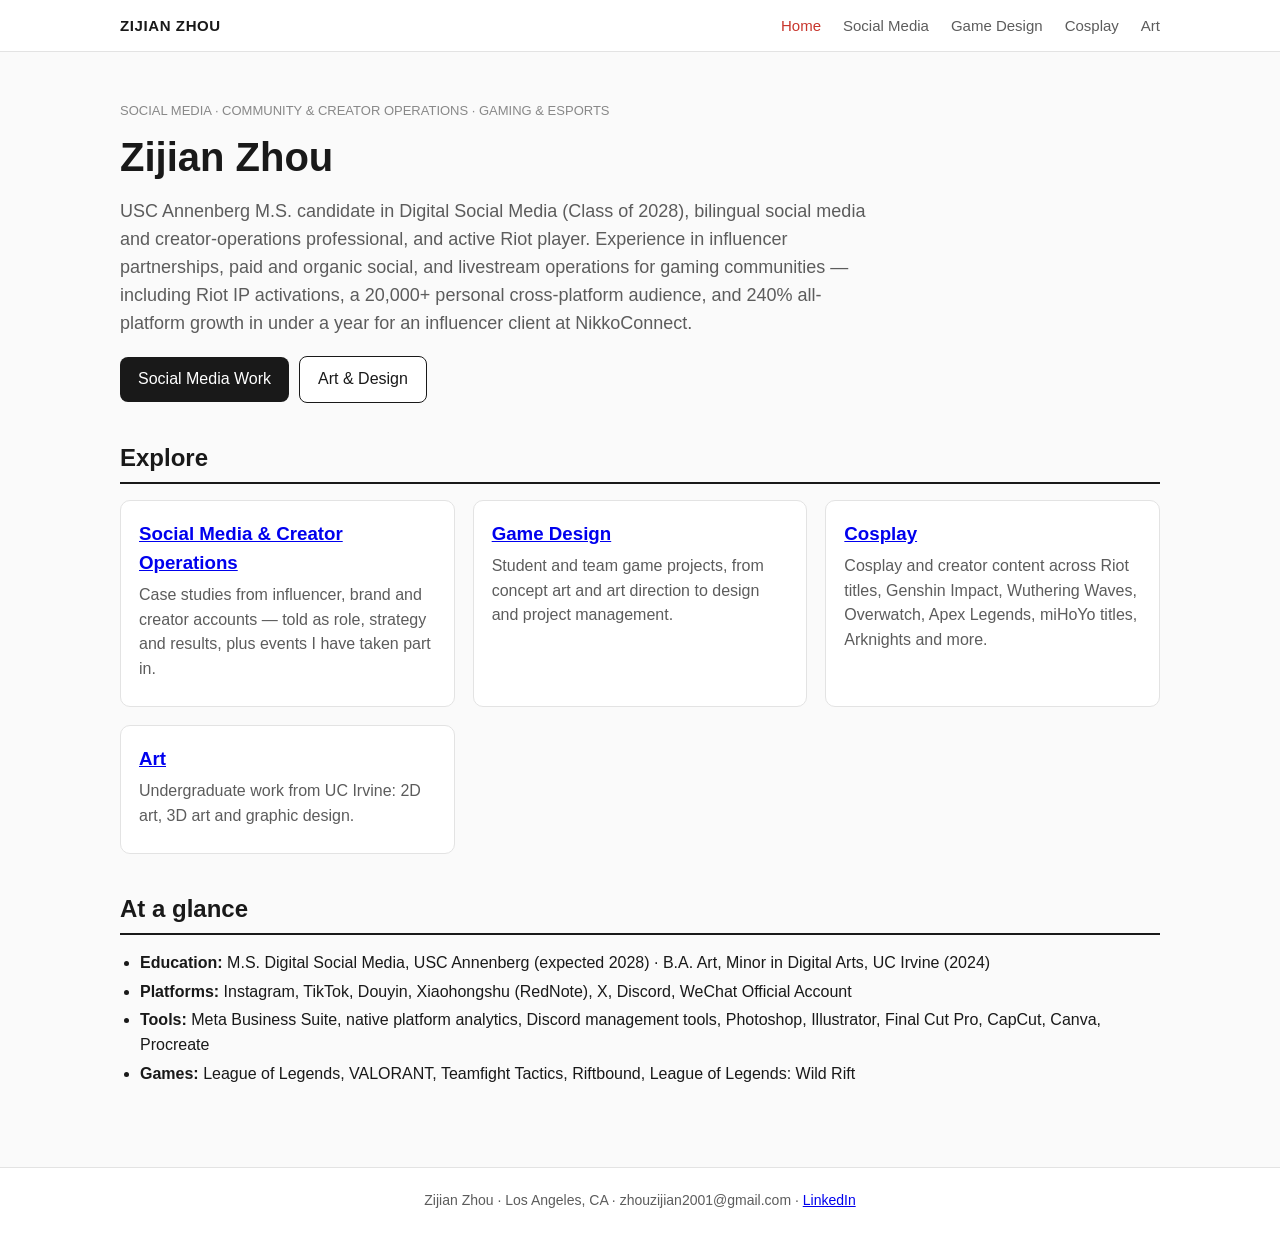
==== index.html @ 23ec6651 "Add files via upload" ====
<!DOCTYPE html>
<html lang="en"><head><meta charset="utf-8"><meta name="viewport" content="width=device-width,initial-scale=1">
<title>Home — Zijian Zhou</title><link rel="stylesheet" href="styles.css"></head>
<body><header class="site"><nav><a class="brand" href="index.html">ZIJIAN ZHOU</a><a href="index.html" class="active">Home</a><a href="social-media.html" class="">Social Media</a><a href="game-design.html" class="">Game Design</a><a href="cosplay.html" class="">Cosplay</a><a href="art.html" class="">Art</a></nav></header>
<main>
<p class="meta">SOCIAL MEDIA · COMMUNITY &amp; CREATOR OPERATIONS · GAMING &amp; ESPORTS</p>
<h1>Zijian Zhou</h1>
<p class="lede">USC Annenberg M.S. candidate in Digital Social Media (Class of 2028), bilingual social media and creator-operations professional, and active Riot player. Experience in influencer partnerships, paid and organic social, and livestream operations for gaming communities — including Riot IP activations, a 20,000+ personal cross-platform audience, and 240% all-platform growth in under a year for an influencer client at NikkoConnect.</p>
<p><a class="btn" href="social-media.html">Social Media Work</a><a class="btn alt" href="art.html">Art &amp; Design</a></p>
<h2>Explore</h2><div class="grid">
<div class="card"><h3><a href="social-media.html">Social Media &amp; Creator Operations</a></h3><p>Case studies from influencer, brand and creator accounts — told as role, strategy and results, plus events I have taken part in.</p></div>
<div class="card"><h3><a href="game-design.html">Game Design</a></h3><p>Student and team game projects, from concept art and art direction to design and project management.</p></div>
<div class="card"><h3><a href="cosplay.html">Cosplay</a></h3><p>Cosplay and creator content across Riot titles, Genshin Impact, Wuthering Waves, Overwatch, Apex Legends, miHoYo titles, Arknights and more.</p></div>
<div class="card"><h3><a href="art.html">Art</a></h3><p>Undergraduate work from UC Irvine: 2D art, 3D art and graphic design.</p></div>
</div>
<h2>At a glance</h2>
<ul>
<li><b>Education:</b> M.S. Digital Social Media, USC Annenberg (expected 2028) · B.A. Art, Minor in Digital Arts, UC Irvine (2024)</li>
<li><b>Platforms:</b> Instagram, TikTok, Douyin, Xiaohongshu (RedNote), X, Discord, WeChat Official Account</li>
<li><b>Tools:</b> Meta Business Suite, native platform analytics, Discord management tools, Photoshop, Illustrator, Final Cut Pro, CapCut, Canva, Procreate</li>
<li><b>Games:</b> League of Legends, VALORANT, Teamfight Tactics, Riftbound, League of Legends: Wild Rift</li>
</ul></main>
<footer>Zijian Zhou · Los Angeles, CA · zhouzijian2001@gmail.com · <a href="https://www.linkedin.com/in/zijian-melody-zhou">LinkedIn</a></footer>
</body></html>
---- styles.css ----
:root{--ink:#191919;--muted:#5c5c5c;--line:#e3e3e3;--accent:#c8352c;--bg:#fafafa;--card:#fff}
*{box-sizing:border-box}body{margin:0;font-family:-apple-system,"Segoe UI",Roboto,"Helvetica Neue",Arial,sans-serif;color:var(--ink);background:var(--bg);line-height:1.55}
header.site{position:sticky;top:0;background:#fff;border-bottom:1px solid var(--line);z-index:10}
nav{max-width:1080px;margin:0 auto;display:flex;gap:22px;align-items:center;padding:14px 20px;flex-wrap:wrap}
nav .brand{font-weight:800;letter-spacing:.04em;margin-right:auto;text-decoration:none;color:var(--ink)}
nav a{color:var(--muted);text-decoration:none;font-size:15px}nav a:hover,nav a.active{color:var(--accent)}
main{max-width:1080px;margin:0 auto;padding:36px 20px 64px}
h1{font-size:40px;line-height:1.15;margin:8px 0 12px}h2{font-size:24px;margin:36px 0 12px;border-bottom:2px solid var(--ink);padding-bottom:6px}h3{margin:0 0 6px}
.lede{font-size:18px;color:var(--muted);max-width:760px}
.grid{display:grid;grid-template-columns:repeat(auto-fill,minmax(300px,1fr));gap:18px;margin-top:16px}
.grid2{display:grid;grid-template-columns:repeat(auto-fill,minmax(220px,1fr));gap:18px;margin-top:16px}
.card{background:var(--card);border:1px solid var(--line);border-radius:10px;padding:18px}
.card p{color:var(--muted);margin:6px 0}
.thumb{aspect-ratio:4/3;background:#efefef;border:1px dashed #bbb;border-radius:8px;display:flex;align-items:center;justify-content:center;color:#888;font-size:14px;text-align:center;padding:10px;margin-bottom:12px}
.thumb img{width:100%;height:100%;object-fit:cover;border-radius:8px}
.tag{display:inline-block;background:#f3e9e8;color:var(--accent);border-radius:999px;padding:2px 10px;font-size:12px;margin:2px 4px 2px 0}
.meta{font-size:13px;color:#888}
.note{background:#fff7e6;border:1px solid #f0dfae;border-radius:8px;padding:14px 16px;color:#66551a}
footer{border-top:1px solid var(--line);padding:22px 20px;text-align:center;color:var(--muted);font-size:14px;background:#fff}
a.btn{display:inline-block;background:var(--ink);color:#fff;padding:10px 18px;border-radius:8px;text-decoration:none;margin-right:10px}
a.btn.alt{background:#fff;color:var(--ink);border:1px solid var(--ink)}
ul{padding-left:20px}li{margin:4px 0}
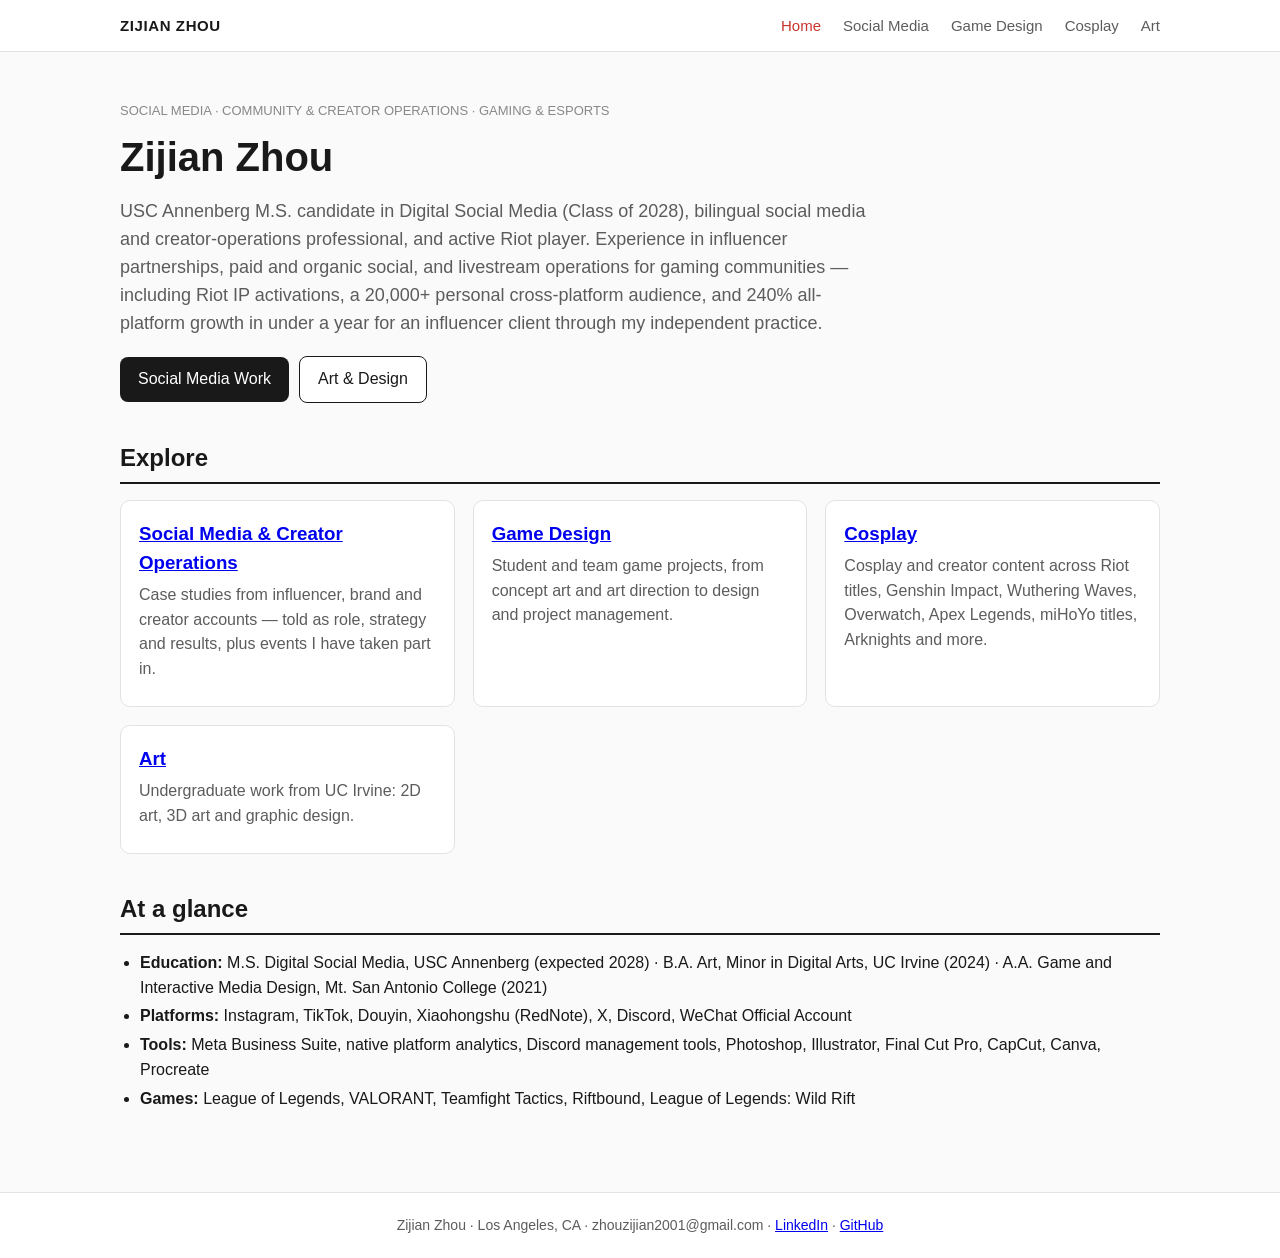
==== commit 7d3ac87d: "Add files via upload" ====
--- a/index.html
+++ b/index.html
@@ -5,7 +5,7 @@
 <main>
 <p class="meta">SOCIAL MEDIA · COMMUNITY &amp; CREATOR OPERATIONS · GAMING &amp; ESPORTS</p>
 <h1>Zijian Zhou</h1>
-<p class="lede">USC Annenberg M.S. candidate in Digital Social Media (Class of 2028), bilingual social media and creator-operations professional, and active Riot player. Experience in influencer partnerships, paid and organic social, and livestream operations for gaming communities — including Riot IP activations, a 20,000+ personal cross-platform audience, and 240% all-platform growth in under a year for an influencer client at NikkoConnect.</p>
+<p class="lede">USC Annenberg M.S. candidate in Digital Social Media (Class of 2028), bilingual social media and creator-operations professional, and active Riot player. Experience in influencer partnerships, paid and organic social, and livestream operations for gaming communities — including Riot IP activations, a 20,000+ personal cross-platform audience, and 240% all-platform growth in under a year for an influencer client through my independent practice.</p>
 <p><a class="btn" href="social-media.html">Social Media Work</a><a class="btn alt" href="art.html">Art &amp; Design</a></p>
 <h2>Explore</h2><div class="grid">
 <div class="card"><h3><a href="social-media.html">Social Media &amp; Creator Operations</a></h3><p>Case studies from influencer, brand and creator accounts — told as role, strategy and results, plus events I have taken part in.</p></div>
@@ -15,10 +15,10 @@
 </div>
 <h2>At a glance</h2>
 <ul>
-<li><b>Education:</b> M.S. Digital Social Media, USC Annenberg (expected 2028) · B.A. Art, Minor in Digital Arts, UC Irvine (2024)</li>
+<li><b>Education:</b> M.S. Digital Social Media, USC Annenberg (expected 2028) · B.A. Art, Minor in Digital Arts, UC Irvine (2024) · A.A. Game and Interactive Media Design, Mt. San Antonio College (2021)</li>
 <li><b>Platforms:</b> Instagram, TikTok, Douyin, Xiaohongshu (RedNote), X, Discord, WeChat Official Account</li>
 <li><b>Tools:</b> Meta Business Suite, native platform analytics, Discord management tools, Photoshop, Illustrator, Final Cut Pro, CapCut, Canva, Procreate</li>
 <li><b>Games:</b> League of Legends, VALORANT, Teamfight Tactics, Riftbound, League of Legends: Wild Rift</li>
 </ul></main>
-<footer>Zijian Zhou · Los Angeles, CA · zhouzijian2001@gmail.com · <a href="https://www.linkedin.com/in/zijian-melody-zhou">LinkedIn</a></footer>
+<footer>Zijian Zhou · Los Angeles, CA · zhouzijian2001@gmail.com · <a href="https://www.linkedin.com/in/zijian-melody-zhou">LinkedIn</a> · <a href="https://github.com/zijian-melody-zhou">GitHub</a></footer>
 </body></html>
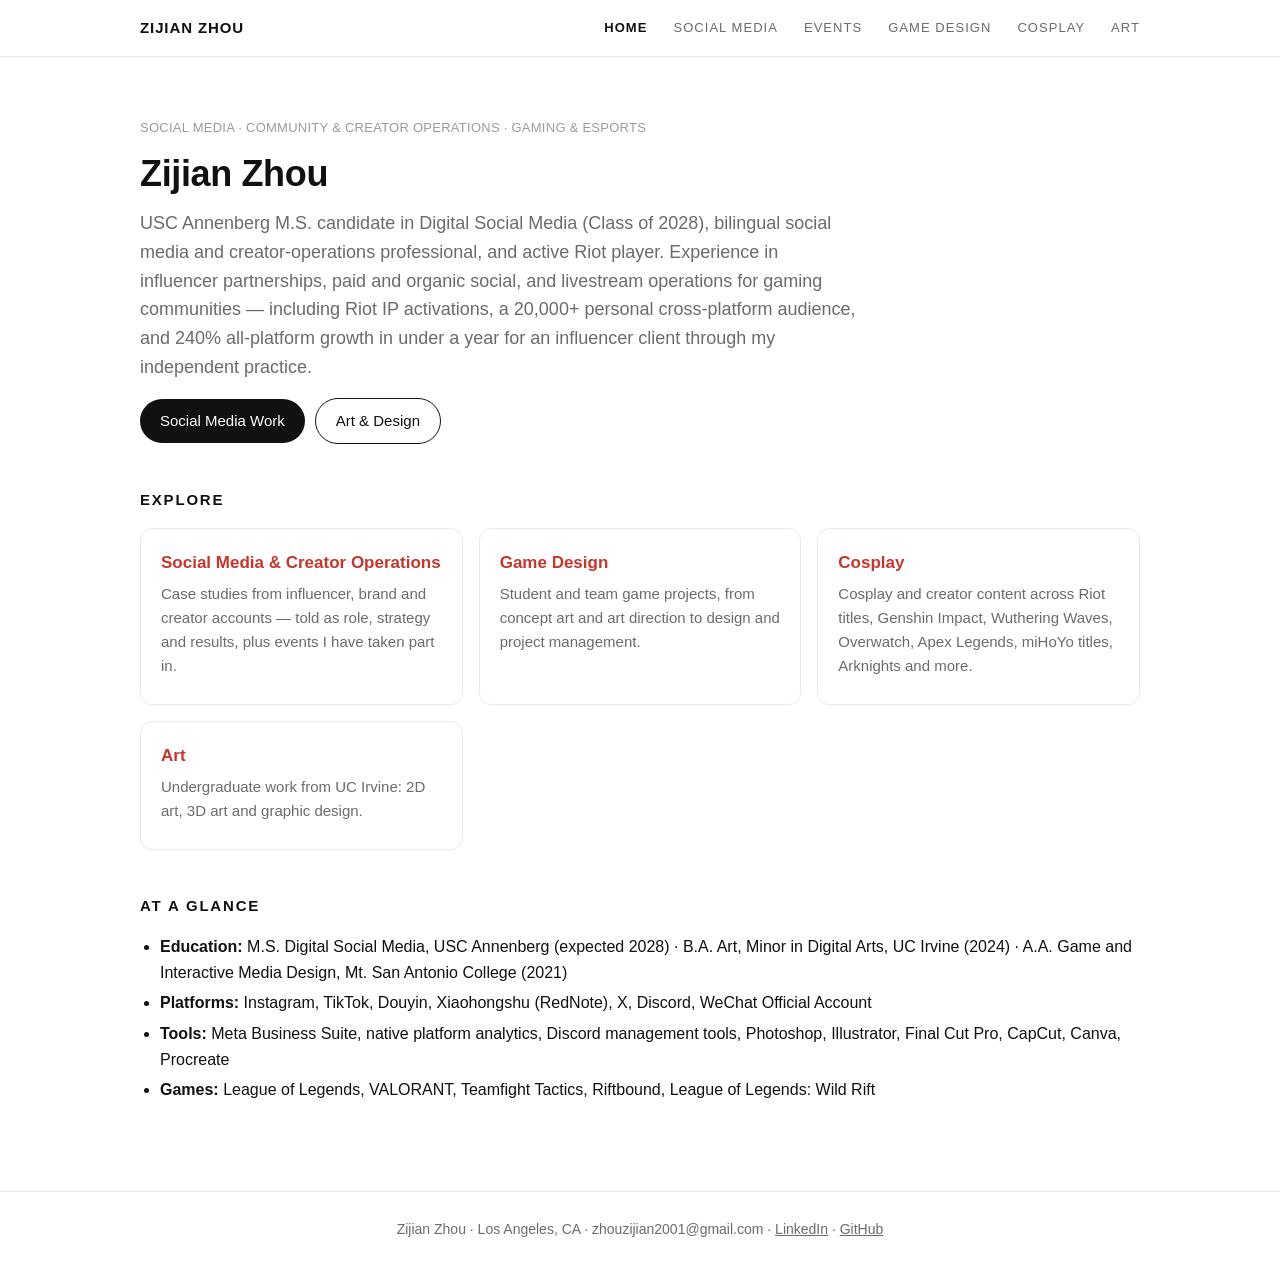
==== commit 8a582daa: "Final portfolio update" ====
--- a/index.html
+++ b/index.html
@@ -1,7 +1,7 @@
 <!DOCTYPE html>
 <html lang="en"><head><meta charset="utf-8"><meta name="viewport" content="width=device-width,initial-scale=1">
 <title>Home — Zijian Zhou</title><link rel="stylesheet" href="styles.css"></head>
-<body><header class="site"><nav><a class="brand" href="index.html">ZIJIAN ZHOU</a><a href="index.html" class="active">Home</a><a href="social-media.html" class="">Social Media</a><a href="game-design.html" class="">Game Design</a><a href="cosplay.html" class="">Cosplay</a><a href="art.html" class="">Art</a></nav></header>
+<body><header class="site"><nav><a class="brand" href="index.html">ZIJIAN ZHOU</a><a href="index.html" class="active">Home</a><a href="social-media.html" class="">Social Media</a><a href="events.html">Events</a><a href="game-design.html" class="">Game Design</a><a href="cosplay.html" class="">Cosplay</a><a href="art.html" class="">Art</a></nav></header>
 <main>
 <p class="meta">SOCIAL MEDIA · COMMUNITY &amp; CREATOR OPERATIONS · GAMING &amp; ESPORTS</p>
 <h1>Zijian Zhou</h1>
--- a/styles.css
+++ b/styles.css
@@ -1,22 +1,41 @@
-:root{--ink:#191919;--muted:#5c5c5c;--line:#e3e3e3;--accent:#c8352c;--bg:#fafafa;--card:#fff}
-*{box-sizing:border-box}body{margin:0;font-family:-apple-system,"Segoe UI",Roboto,"Helvetica Neue",Arial,sans-serif;color:var(--ink);background:var(--bg);line-height:1.55}
-header.site{position:sticky;top:0;background:#fff;border-bottom:1px solid var(--line);z-index:10}
-nav{max-width:1080px;margin:0 auto;display:flex;gap:22px;align-items:center;padding:14px 20px;flex-wrap:wrap}
-nav .brand{font-weight:800;letter-spacing:.04em;margin-right:auto;text-decoration:none;color:var(--ink)}
-nav a{color:var(--muted);text-decoration:none;font-size:15px}nav a:hover,nav a.active{color:var(--accent)}
-main{max-width:1080px;margin:0 auto;padding:36px 20px 64px}
-h1{font-size:40px;line-height:1.15;margin:8px 0 12px}h2{font-size:24px;margin:36px 0 12px;border-bottom:2px solid var(--ink);padding-bottom:6px}h3{margin:0 0 6px}
-.lede{font-size:18px;color:var(--muted);max-width:760px}
-.grid{display:grid;grid-template-columns:repeat(auto-fill,minmax(300px,1fr));gap:18px;margin-top:16px}
-.grid2{display:grid;grid-template-columns:repeat(auto-fill,minmax(220px,1fr));gap:18px;margin-top:16px}
-.card{background:var(--card);border:1px solid var(--line);border-radius:10px;padding:18px}
-.card p{color:var(--muted);margin:6px 0}
-.thumb{aspect-ratio:4/3;background:#efefef;border:1px dashed #bbb;border-radius:8px;display:flex;align-items:center;justify-content:center;color:#888;font-size:14px;text-align:center;padding:10px;margin-bottom:12px}
+:root{--ink:#111;--muted:#6b6b6b;--faint:#9a9a9a;--line:#e9e9e9;--accent:#c8352c;--bg:#fff;--card:#fff;--soft:#f7f7f7}
+*{box-sizing:border-box}
+body{margin:0;font-family:-apple-system,"Segoe UI",Roboto,"Helvetica Neue",Arial,sans-serif;color:var(--ink);background:var(--bg);line-height:1.6;-webkit-font-smoothing:antialiased}
+header.site{position:sticky;top:0;background:rgba(255,255,255,.92);backdrop-filter:blur(8px);border-bottom:1px solid var(--line);z-index:10}
+nav{max-width:1040px;margin:0 auto;display:flex;gap:26px;align-items:center;padding:16px 20px;flex-wrap:wrap}
+nav .brand{font-weight:800;letter-spacing:.06em;margin-right:auto;text-decoration:none;color:var(--ink);font-size:15px}
+nav a{color:var(--muted);text-decoration:none;font-size:13px;letter-spacing:.08em;text-transform:uppercase}
+nav a:hover,nav a.active{color:var(--ink)}
+nav a.active{font-weight:700}
+main{max-width:1040px;margin:0 auto;padding:48px 20px 72px}
+h1{font-size:36px;line-height:1.2;margin:6px 0 14px;font-weight:800;letter-spacing:-.01em}
+h2{font-size:15px;margin:44px 0 16px;letter-spacing:.12em;text-transform:uppercase;font-weight:700}
+h3{margin:0 0 6px;font-size:17px}
+.lede{font-size:18px;color:var(--muted);max-width:720px;margin:0 0 8px}
+.grid{display:grid;grid-template-columns:repeat(auto-fill,minmax(300px,1fr));gap:16px;margin-top:16px}
+.grid2{display:grid;grid-template-columns:repeat(auto-fill,minmax(220px,1fr));gap:16px;margin-top:16px}
+.card{background:var(--card);border:1px solid var(--line);border-radius:12px;padding:20px}
+.card p{color:var(--muted);margin:6px 0;font-size:15px}
+.card a{color:var(--accent);text-decoration:none}
+.card a:hover{text-decoration:underline}
+.thumb{aspect-ratio:4/3;background:var(--soft);border-radius:8px;display:flex;align-items:center;justify-content:center;color:var(--faint);font-size:13px;text-align:center;padding:10px;margin-bottom:14px;overflow:hidden}
 .thumb img{width:100%;height:100%;object-fit:cover;border-radius:8px}
-.tag{display:inline-block;background:#f3e9e8;color:var(--accent);border-radius:999px;padding:2px 10px;font-size:12px;margin:2px 4px 2px 0}
-.meta{font-size:13px;color:#888}
-.note{background:#fff7e6;border:1px solid #f0dfae;border-radius:8px;padding:14px 16px;color:#66551a}
-footer{border-top:1px solid var(--line);padding:22px 20px;text-align:center;color:var(--muted);font-size:14px;background:#fff}
-a.btn{display:inline-block;background:var(--ink);color:#fff;padding:10px 18px;border-radius:8px;text-decoration:none;margin-right:10px}
+.thumb a{color:var(--accent)}
+.tag{display:inline-block;background:#faf0ef;color:var(--accent);border-radius:999px;padding:2px 10px;font-size:12px;margin:2px 4px 2px 0}
+.meta{font-size:13px;color:var(--faint);letter-spacing:.02em}
+.note{background:#fffaf0;border:1px solid #f0e2b6;border-radius:10px;padding:14px 16px;color:#6b5a1e;font-size:15px}
+footer{border-top:1px solid var(--line);padding:26px 20px;text-align:center;color:var(--muted);font-size:14px}
+footer a{color:var(--muted)}
+a.btn{display:inline-block;background:var(--ink);color:#fff;padding:10px 20px;border-radius:999px;text-decoration:none;margin-right:10px;font-size:15px}
 a.btn.alt{background:#fff;color:var(--ink);border:1px solid var(--ink)}
-ul{padding-left:20px}li{margin:4px 0}
+ul{padding-left:20px}li{margin:5px 0}
+main a{color:var(--accent)}
+/* Gallery (Instagram-style grid) */
+.gallery{display:grid;grid-template-columns:repeat(5,1fr);gap:3px;margin-top:18px}
+.gallery figure{margin:0;cursor:zoom-in}
+.gallery img{width:100%;aspect-ratio:1/1;object-fit:cover;border-radius:0;display:block;background:var(--soft)}
+#lightbox{position:fixed;inset:0;background:rgba(8,8,8,.94);display:none;align-items:center;justify-content:center;flex-direction:column;z-index:50;padding:24px;cursor:zoom-out}
+#lightbox.open{display:flex}
+#lightbox img{max-width:min(94vw,900px);max-height:82vh;border-radius:10px}
+#lightbox .cap{color:#eee;margin-top:16px;font-size:15px;text-align:center}
+#lightbox .cap a{color:#ffb3ad}
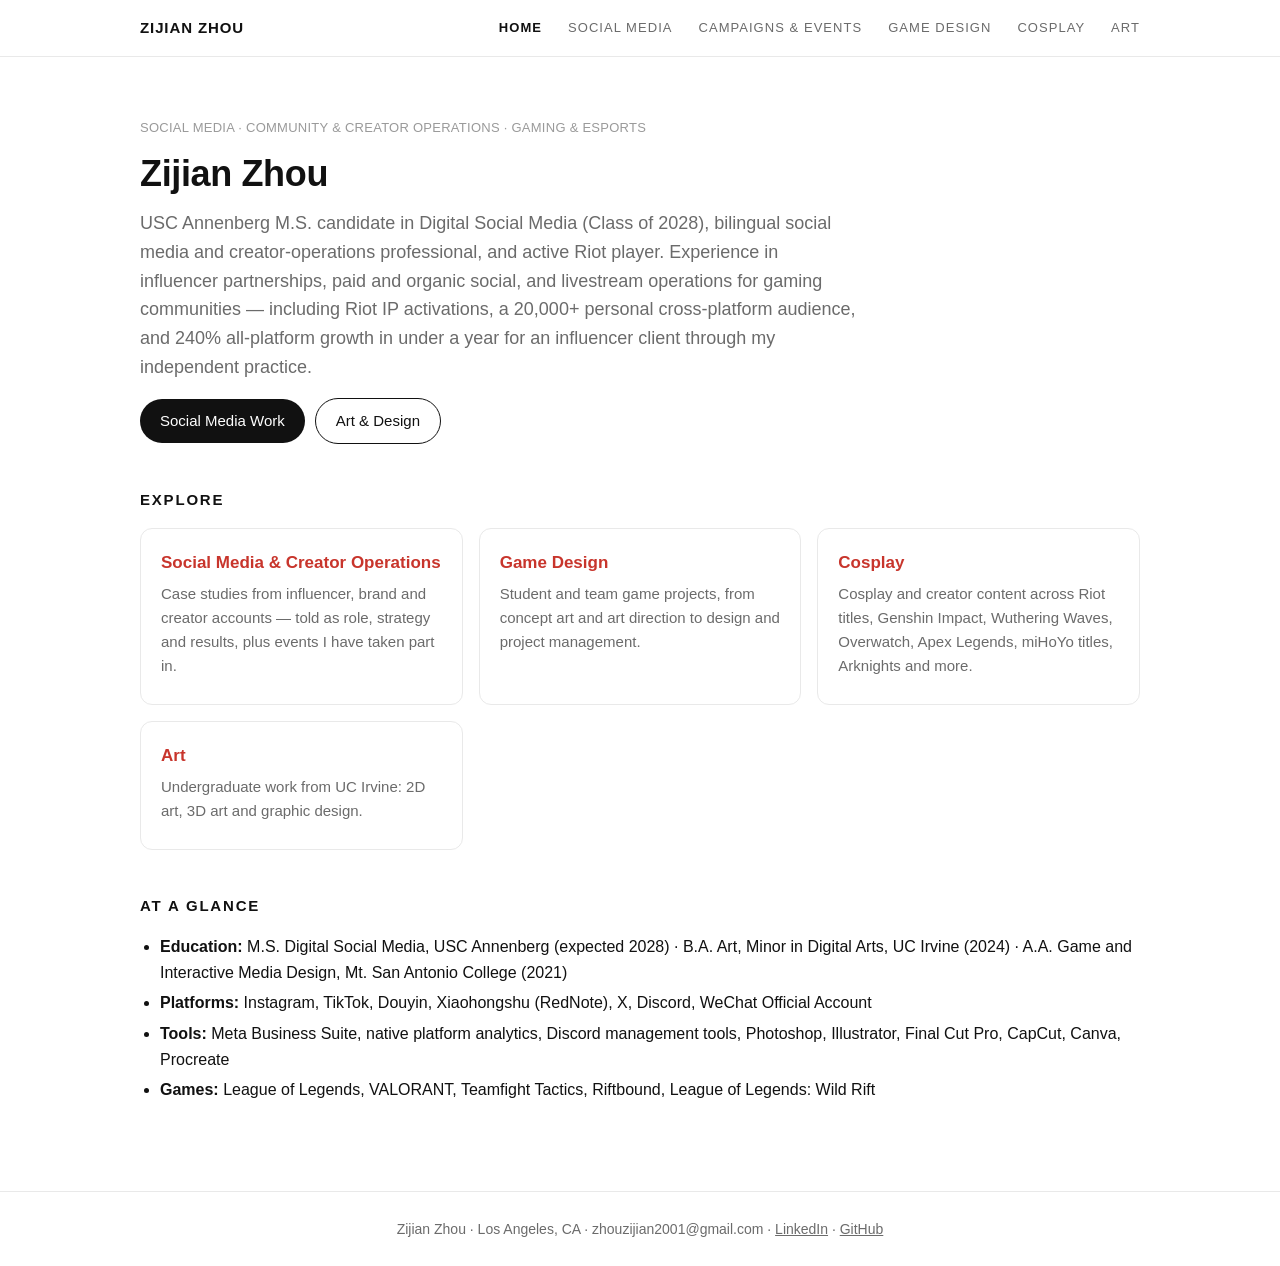
==== commit d4551983: "Rename Events page to Campaigns & Events with case-study layout and contents directory" ====
--- a/index.html
+++ b/index.html
@@ -1,7 +1,7 @@
 <!DOCTYPE html>
 <html lang="en"><head><meta charset="utf-8"><meta name="viewport" content="width=device-width,initial-scale=1">
 <title>Home — Zijian Zhou</title><link rel="stylesheet" href="styles.css"></head>
-<body><header class="site"><nav><a class="brand" href="index.html">ZIJIAN ZHOU</a><a href="index.html" class="active">Home</a><a href="social-media.html" class="">Social Media</a><a href="events.html">Events</a><a href="game-design.html" class="">Game Design</a><a href="cosplay.html" class="">Cosplay</a><a href="art.html" class="">Art</a></nav></header>
+<body><header class="site"><nav><a class="brand" href="index.html">ZIJIAN ZHOU</a><a href="index.html" class="active">Home</a><a href="social-media.html" class="">Social Media</a><a href="events.html">Campaigns & Events</a><a href="game-design.html" class="">Game Design</a><a href="cosplay.html" class="">Cosplay</a><a href="art.html" class="">Art</a></nav></header>
 <main>
 <p class="meta">SOCIAL MEDIA · COMMUNITY &amp; CREATOR OPERATIONS · GAMING &amp; ESPORTS</p>
 <h1>Zijian Zhou</h1>
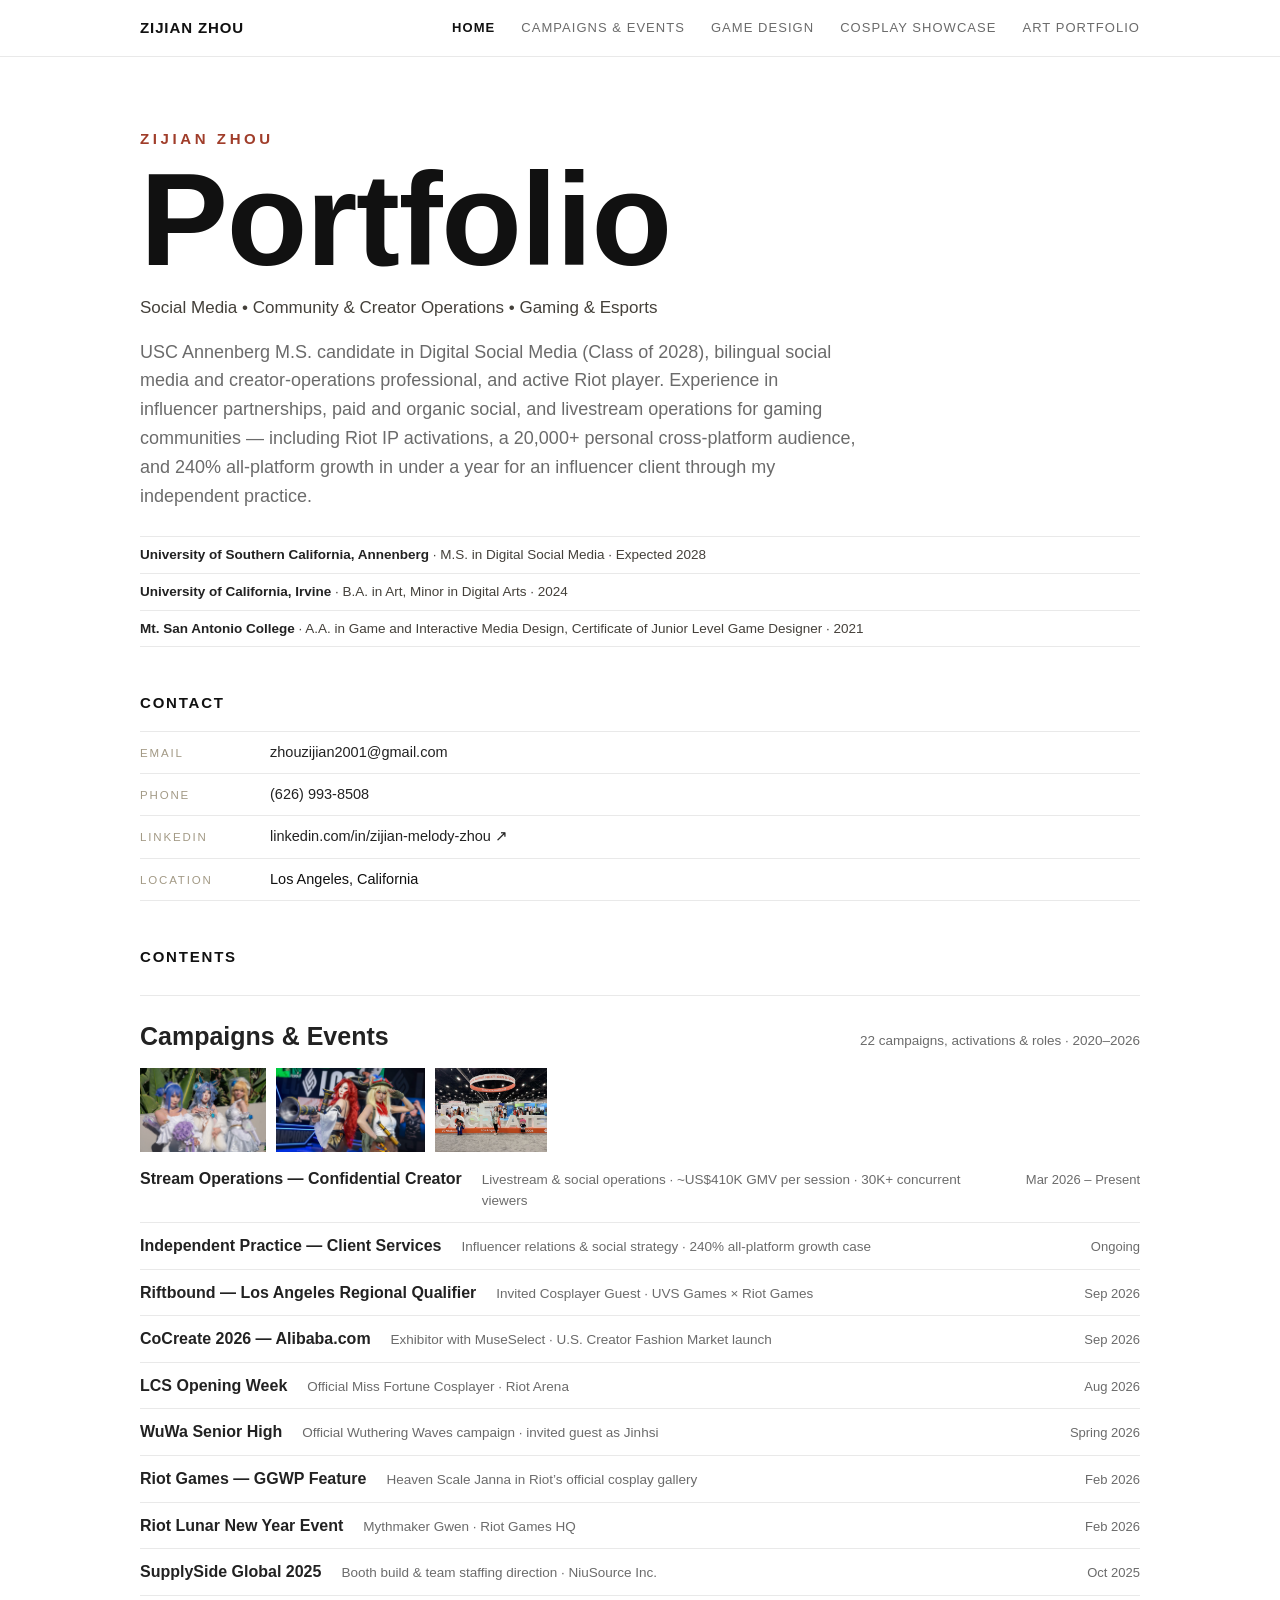
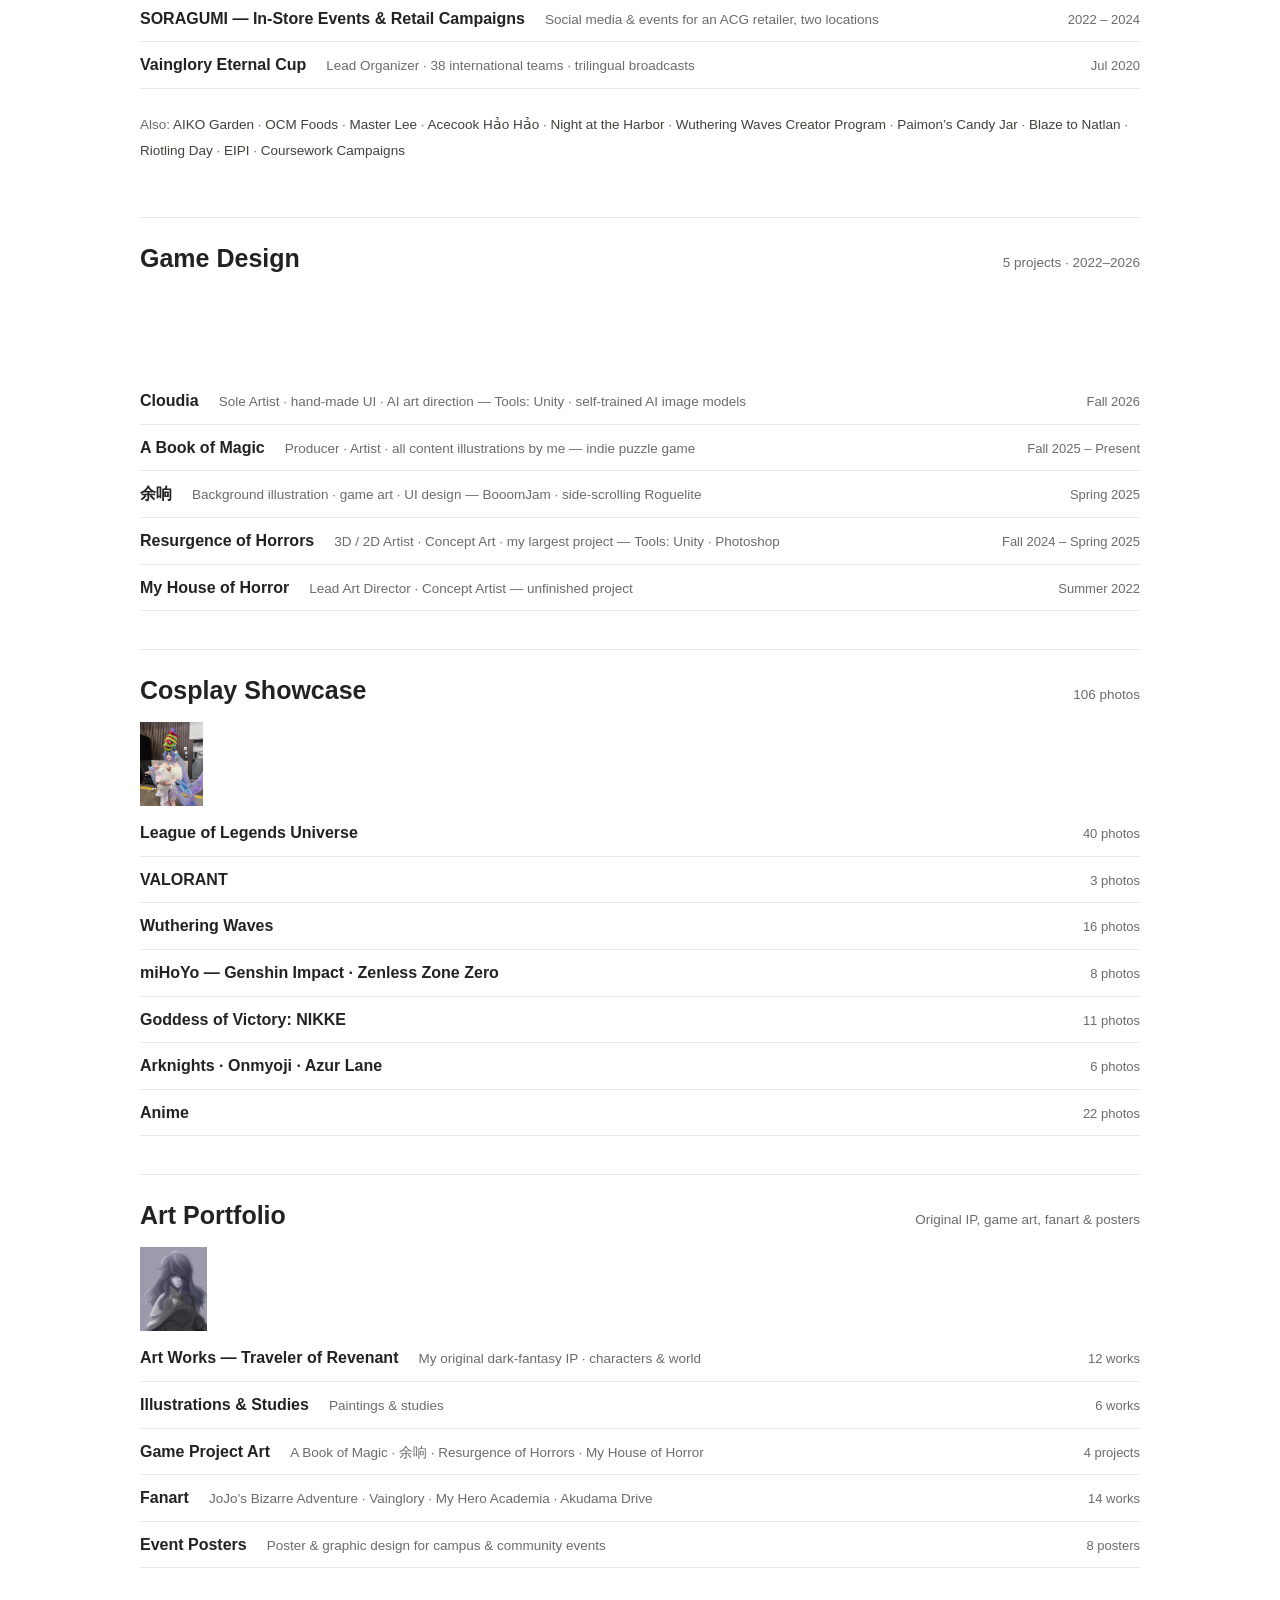
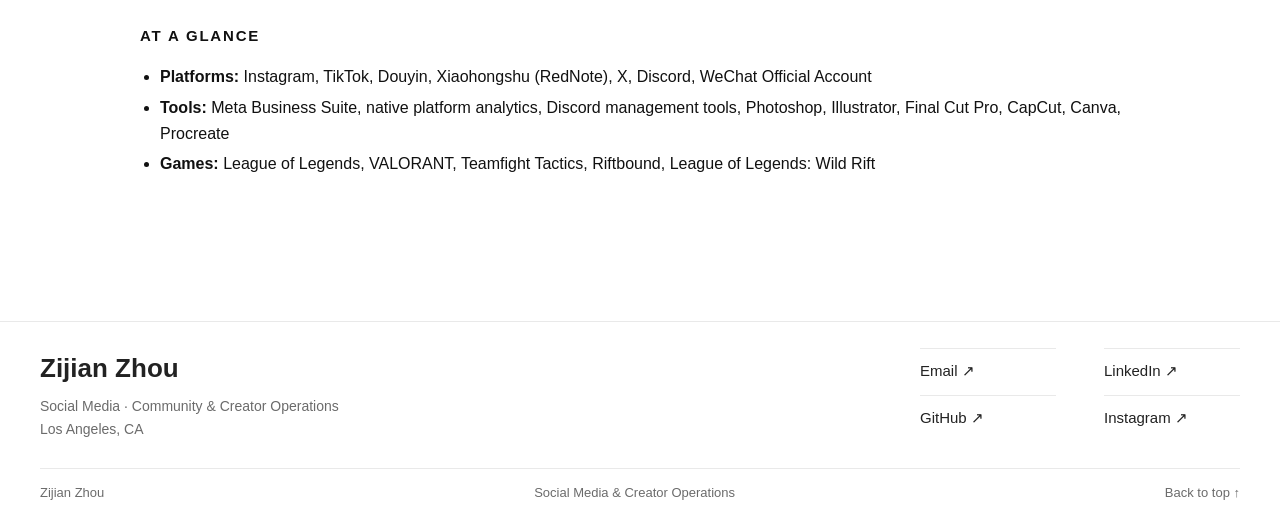
==== commit 9f600264: "Portfolio update: homepage directory, campaigns merge, game design and art expansion" ====
--- a/index.html
+++ b/index.html
@@ -1,24 +1,116 @@
 <!DOCTYPE html>
 <html lang="en"><head><meta charset="utf-8"><meta name="viewport" content="width=device-width,initial-scale=1">
-<title>Home — Zijian Zhou</title><link rel="stylesheet" href="styles.css"></head>
-<body><header class="site"><nav><a class="brand" href="index.html">ZIJIAN ZHOU</a><a href="index.html" class="active">Home</a><a href="social-media.html" class="">Social Media</a><a href="events.html">Campaigns & Events</a><a href="game-design.html" class="">Game Design</a><a href="cosplay.html" class="">Cosplay</a><a href="art.html" class="">Art</a></nav></header>
+<title>Home — Zijian Zhou</title><link rel="stylesheet" href="styles.css">
+<style>
+.hero-name{font-size:15px;letter-spacing:.24em;text-transform:uppercase;color:#a03d2a;margin:22px 0 0;font-weight:700}
+.hero-word{font-size:clamp(64px,12vw,132px);line-height:.98;margin:4px 0 10px}
+.hero-tag{font-size:17px;color:#44403a;margin:0 0 16px}
+.edu-mini{margin:26px 0 4px;border-top:1px solid var(--line)}
+.edu-mini p{margin:0;padding:7px 0;border-bottom:1px solid var(--line);font-size:13.5px;color:#44403a}
+.edu-mini b{color:#222}
+.contact{margin:8px 0 4px}
+.c-row{display:flex;gap:20px;padding:9px 0;border-bottom:1px solid var(--line);font-size:14.5px;align-items:baseline}
+.c-row:first-child{border-top:1px solid var(--line)}
+.c-k{flex:0 0 110px;font-size:11.5px;letter-spacing:.16em;text-transform:uppercase;color:#a39a86}
+.c-row a{color:#222;text-decoration:none}
+.c-row a:hover{color:#a03d2a}
+.dir-sec{border-top:1px solid var(--line);padding:20px 0 12px;margin-top:26px}
+.dir-head{display:flex;justify-content:space-between;align-items:baseline;gap:8px 20px;flex-wrap:wrap}
+.dir-head h3{font-size:25px;margin:0}
+.dir-head h3 a{color:#222;text-decoration:none}
+.dir-head h3 a:hover{color:#a03d2a}
+.dir-note{color:var(--muted);font-size:13.5px}
+.dir-thumbs{display:flex;gap:10px;margin:12px 0 4px;flex-wrap:wrap}
+.dir-thumbs img{height:84px;width:auto;display:block}
+.d-row{display:flex;gap:8px 20px;align-items:baseline;padding:10px 0;border-bottom:1px solid var(--line);text-decoration:none;flex-wrap:wrap}
+.d-row:hover .d-t{color:#a03d2a}
+.d-t{font-weight:600;color:#222;flex:0 1 auto}
+.d-m{color:var(--muted);font-size:13.5px;flex:1 1 260px}
+.d-d{color:var(--muted);font-size:13px;white-space:nowrap;margin-left:auto}
+.dir-also{font-size:13.5px;color:var(--muted);padding:10px 0 2px;line-height:1.9}
+.dir-also a{color:#44403a;text-decoration:none}
+.dir-also a:hover{color:#a03d2a}
+</style></head>
+<body><header class="site" id="top"><nav><a class="brand" href="index.html">ZIJIAN ZHOU</a><a href="index.html" class="active">Home</a><a href="events.html">Campaigns & Events</a><a href="game-design.html">Game Design</a><a href="cosplay.html">Cosplay Showcase</a><a href="art.html">Art Portfolio</a></nav></header>
 <main>
-<p class="meta">SOCIAL MEDIA · COMMUNITY &amp; CREATOR OPERATIONS · GAMING &amp; ESPORTS</p>
-<h1>Zijian Zhou</h1>
+<p class="hero-name">Zijian Zhou</p>
+<h1 class="hero-word">Portfolio</h1>
+<p class="hero-tag">Social Media • Community &amp; Creator Operations • Gaming &amp; Esports</p>
 <p class="lede">USC Annenberg M.S. candidate in Digital Social Media (Class of 2028), bilingual social media and creator-operations professional, and active Riot player. Experience in influencer partnerships, paid and organic social, and livestream operations for gaming communities — including Riot IP activations, a 20,000+ personal cross-platform audience, and 240% all-platform growth in under a year for an influencer client through my independent practice.</p>
-<p><a class="btn" href="social-media.html">Social Media Work</a><a class="btn alt" href="art.html">Art &amp; Design</a></p>
-<h2>Explore</h2><div class="grid">
-<div class="card"><h3><a href="social-media.html">Social Media &amp; Creator Operations</a></h3><p>Case studies from influencer, brand and creator accounts — told as role, strategy and results, plus events I have taken part in.</p></div>
-<div class="card"><h3><a href="game-design.html">Game Design</a></h3><p>Student and team game projects, from concept art and art direction to design and project management.</p></div>
-<div class="card"><h3><a href="cosplay.html">Cosplay</a></h3><p>Cosplay and creator content across Riot titles, Genshin Impact, Wuthering Waves, Overwatch, Apex Legends, miHoYo titles, Arknights and more.</p></div>
-<div class="card"><h3><a href="art.html">Art</a></h3><p>Undergraduate work from UC Irvine: 2D art, 3D art and graphic design.</p></div>
+<div class="edu-mini">
+<p><b>University of Southern California, Annenberg</b> · M.S. in Digital Social Media · Expected 2028</p>
+<p><b>University of California, Irvine</b> · B.A. in Art, Minor in Digital Arts · 2024</p>
+<p><b>Mt. San Antonio College</b> · A.A. in Game and Interactive Media Design, Certificate of Junior Level Game Designer · 2021</p>
 </div>
+<h2>Contact</h2>
+<div class="contact">
+<div class="c-row"><span class="c-k">Email</span><a href="mailto:zhouzijian2001@gmail.com">zhouzijian2001@gmail.com</a></div>
+<div class="c-row"><span class="c-k">Phone</span><a href="tel:+16269938508">(626) 993-8508</a></div>
+<div class="c-row"><span class="c-k">LinkedIn</span><a href="https://www.linkedin.com/in/zijian-melody-zhou">linkedin.com/in/zijian-melody-zhou &#8599;</a></div>
+<div class="c-row"><span class="c-k">Location</span><span>Los Angeles, California</span></div>
+</div>
+<h2>Contents</h2>
+<section class="dir-sec">
+<div class="dir-head"><h3><a href="events.html">Campaigns &amp; Events</a></h3><span class="dir-note">22 campaigns, activations &amp; roles · 2020–2026</span></div>
+<div class="dir-thumbs"><a href="events.html"><img src="assets/riftbound-flickr-cover.jpg" alt=""></a><a href="events.html"><img src="assets/lol-mf-lcs.jpg" alt=""></a><a href="events.html"><img src="assets/cocreate-main.jpg" alt=""></a></div>
+<a class="d-row" href="events.html#stream-operations"><span class="d-t">Stream Operations — Confidential Creator</span><span class="d-m">Livestream &amp; social operations · ~US$410K GMV per session · 30K+ concurrent viewers</span><span class="d-d">Mar 2026 – Present</span></a>
+<a class="d-row" href="events.html#independent-practice"><span class="d-t">Independent Practice — Client Services</span><span class="d-m">Influencer relations &amp; social strategy · 240% all-platform growth case</span><span class="d-d">Ongoing</span></a>
+<a class="d-row" href="events.html#riftbound"><span class="d-t">Riftbound — Los Angeles Regional Qualifier</span><span class="d-m">Invited Cosplayer Guest · UVS Games × Riot Games</span><span class="d-d">Sep 2026</span></a>
+<a class="d-row" href="events.html#cocreate"><span class="d-t">CoCreate 2026 — Alibaba.com</span><span class="d-m">Exhibitor with MuseSelect · U.S. Creator Fashion Market launch</span><span class="d-d">Sep 2026</span></a>
+<a class="d-row" href="events.html#lcs"><span class="d-t">LCS Opening Week</span><span class="d-m">Official Miss Fortune Cosplayer · Riot Arena</span><span class="d-d">Aug 2026</span></a>
+<a class="d-row" href="events.html#wuwa-senior-high"><span class="d-t">WuWa Senior High</span><span class="d-m">Official Wuthering Waves campaign · invited guest as Jinhsi</span><span class="d-d">Spring 2026</span></a>
+<a class="d-row" href="events.html#ggwp"><span class="d-t">Riot Games — GGWP Feature</span><span class="d-m">Heaven Scale Janna in Riot&rsquo;s official cosplay gallery</span><span class="d-d">Feb 2026</span></a>
+<a class="d-row" href="events.html#lunar-new-year"><span class="d-t">Riot Lunar New Year Event</span><span class="d-m">Mythmaker Gwen · Riot Games HQ</span><span class="d-d">Feb 2026</span></a>
+<a class="d-row" href="events.html#supplyside"><span class="d-t">SupplySide Global 2025</span><span class="d-m">Booth build &amp; team staffing direction · NiuSource Inc.</span><span class="d-d">Oct 2025</span></a>
+<a class="d-row" href="events.html#soragumi"><span class="d-t">SORAGUMI — In-Store Events &amp; Retail Campaigns</span><span class="d-m">Social media &amp; events for an ACG retailer, two locations</span><span class="d-d">2022 – 2024</span></a>
+<a class="d-row" href="events.html#vainglory"><span class="d-t">Vainglory Eternal Cup</span><span class="d-m">Lead Organizer · 38 international teams · trilingual broadcasts</span><span class="d-d">Jul 2020</span></a>
+<p class="dir-also">Also: <a href="events.html#aiko-garden">AIKO Garden</a> · <a href="events.html#ocm-foods">OCM Foods</a> · <a href="events.html#master-lee">Master Lee</a> · <a href="events.html#acecook-haohao">Acecook Hảo Hảo</a> · <a href="events.html#night-at-the-harbor">Night at the Harbor</a> · <a href="events.html#wuwa-creator">Wuthering Waves Creator Program</a> · <a href="events.html#genshin-halloween">Paimon&rsquo;s Candy Jar</a> · <a href="events.html#blaze-to-natlan">Blaze to Natlan</a> · <a href="events.html#riotling-day">Riotling Day</a> · <a href="events.html#eipi">EIPI</a> · <a href="events.html#coursework">Coursework Campaigns</a></p>
+</section>
+<section class="dir-sec">
+<div class="dir-head"><h3><a href="game-design.html">Game Design</a></h3><span class="dir-note">5 projects · 2022–2026</span></div>
+<div class="dir-thumbs"><a href="game-design.html"><img src="assets/cloudia-cover.jpg" alt=""></a><a href="game-design.html"><img src="assets/roh-cover.jpg" alt=""></a><a href="game-design.html"><img src="assets/bookmagic-shelf.jpg" alt=""></a></div>
+<a class="d-row" href="game-design.html#cloudia"><span class="d-t">Cloudia</span><span class="d-m">Sole Artist · hand-made UI · AI art direction — Tools: Unity · self-trained AI image models</span><span class="d-d">Fall 2026</span></a>
+<a class="d-row" href="game-design.html#a-book-of-magic"><span class="d-t">A Book of Magic</span><span class="d-m">Producer · Artist · all content illustrations by me — indie puzzle game</span><span class="d-d">Fall 2025 – Present</span></a>
+<a class="d-row" href="game-design.html#yuxiang"><span class="d-t">余响</span><span class="d-m">Background illustration · game art · UI design — BooomJam · side-scrolling Roguelite</span><span class="d-d">Spring 2025</span></a>
+<a class="d-row" href="game-design.html#resurgence-of-horrors"><span class="d-t">Resurgence of Horrors</span><span class="d-m">3D / 2D Artist · Concept Art · my largest project — Tools: Unity · Photoshop</span><span class="d-d">Fall 2024 – Spring 2025</span></a>
+<a class="d-row" href="game-design.html#my-house-of-horror"><span class="d-t">My House of Horror</span><span class="d-m">Lead Art Director · Concept Artist — unfinished project</span><span class="d-d">Summer 2022</span></a>
+</section>
+<section class="dir-sec">
+<div class="dir-head"><h3><a href="cosplay.html">Cosplay Showcase</a></h3><span class="dir-note">106 photos</span></div>
+<div class="dir-thumbs"><a href="cosplay.html"><img src="assets/lol-ahri.jpg" alt=""></a><a href="cosplay.html"><img src="assets/wuwa-aemeath.jpg" alt=""></a><a href="cosplay.html"><img src="assets/genshin-shenhe.jpg" alt=""></a></div>
+<a class="d-row" href="cosplay.html#sec-league"><span class="d-t">League of Legends Universe</span><span class="d-m"></span><span class="d-d">40 photos</span></a>
+<a class="d-row" href="cosplay.html#sec-valorant"><span class="d-t">VALORANT</span><span class="d-m"></span><span class="d-d">3 photos</span></a>
+<a class="d-row" href="cosplay.html#sec-wuwa"><span class="d-t">Wuthering Waves</span><span class="d-m"></span><span class="d-d">16 photos</span></a>
+<a class="d-row" href="cosplay.html#sec-mihoyo"><span class="d-t">miHoYo — Genshin Impact · Zenless Zone Zero</span><span class="d-m"></span><span class="d-d">8 photos</span></a>
+<a class="d-row" href="cosplay.html#sec-nikke"><span class="d-t">Goddess of Victory: NIKKE</span><span class="d-m"></span><span class="d-d">11 photos</span></a>
+<a class="d-row" href="cosplay.html#sec-other-games"><span class="d-t">Arknights · Onmyoji · Azur Lane</span><span class="d-m"></span><span class="d-d">6 photos</span></a>
+<a class="d-row" href="cosplay.html#sec-anime"><span class="d-t">Anime</span><span class="d-m"></span><span class="d-d">22 photos</span></a>
+</section>
+<section class="dir-sec">
+<div class="dir-head"><h3><a href="art.html">Art Portfolio</a></h3><span class="dir-note">Original IP, game art, fanart &amp; posters</span></div>
+<div class="dir-thumbs"><a href="art.html"><img src="assets/art-tor-carolcina.jpg" alt=""></a><a href="art.html"><img src="assets/yuxiang-bg-night.jpg" alt=""></a><a href="art.html"><img src="assets/poster-lol-wintercup.jpg" alt=""></a></div>
+<a class="d-row" href="art.html#art-works"><span class="d-t">Art Works — Traveler of Revenant</span><span class="d-m">My original dark-fantasy IP · characters &amp; world</span><span class="d-d">12 works</span></a>
+<a class="d-row" href="art.html#studies"><span class="d-t">Illustrations &amp; Studies</span><span class="d-m">Paintings &amp; studies</span><span class="d-d">6 works</span></a>
+<a class="d-row" href="art.html#game-magic"><span class="d-t">Game Project Art</span><span class="d-m">A Book of Magic · 余响 · Resurgence of Horrors · My House of Horror</span><span class="d-d">4 projects</span></a>
+<a class="d-row" href="art.html#fanart"><span class="d-t">Fanart</span><span class="d-m">JoJo&rsquo;s Bizarre Adventure · Vainglory · My Hero Academia · Akudama Drive</span><span class="d-d">14 works</span></a>
+<a class="d-row" href="art.html#event-posters"><span class="d-t">Event Posters</span><span class="d-m">Poster &amp; graphic design for campus &amp; community events</span><span class="d-d">8 posters</span></a>
+</section>
 <h2>At a glance</h2>
 <ul>
-<li><b>Education:</b> M.S. Digital Social Media, USC Annenberg (expected 2028) · B.A. Art, Minor in Digital Arts, UC Irvine (2024) · A.A. Game and Interactive Media Design, Mt. San Antonio College (2021)</li>
 <li><b>Platforms:</b> Instagram, TikTok, Douyin, Xiaohongshu (RedNote), X, Discord, WeChat Official Account</li>
 <li><b>Tools:</b> Meta Business Suite, native platform analytics, Discord management tools, Photoshop, Illustrator, Final Cut Pro, CapCut, Canva, Procreate</li>
 <li><b>Games:</b> League of Legends, VALORANT, Teamfight Tactics, Riftbound, League of Legends: Wild Rift</li>
 </ul></main>
-<footer>Zijian Zhou · Los Angeles, CA · zhouzijian2001@gmail.com · <a href="https://www.linkedin.com/in/zijian-melody-zhou">LinkedIn</a> · <a href="https://github.com/zijian-melody-zhou">GitHub</a></footer>
+<footer class="site-foot">
+<div class="foot-main">
+<div class="foot-brand"><p class="foot-name">Zijian Zhou</p><p class="foot-tag">Social Media · Community &amp; Creator Operations<br>Los Angeles, CA</p></div>
+<div class="foot-links">
+<a href="mailto:zhouzijian2001@gmail.com">Email &#8599;</a>
+<a href="https://www.linkedin.com/in/zijian-melody-zhou">LinkedIn &#8599;</a>
+<a href="https://github.com/zijian-melody-zhou">GitHub &#8599;</a>
+<a href="https://www.instagram.com/_carolcina_/">Instagram &#8599;</a>
+</div>
+</div>
+<div class="foot-bar"><span>Zijian Zhou</span><span>Social Media &amp; Creator Operations</span><a href="#top">Back to top &#8593;</a></div>
+</footer>
 </body></html>
--- a/styles.css
+++ b/styles.css
@@ -39,3 +39,17 @@
 #lightbox img{max-width:min(94vw,900px);max-height:82vh;border-radius:10px}
 #lightbox .cap{color:#eee;margin-top:16px;font-size:15px;text-align:center}
 #lightbox .cap a{color:#ffb3ad}
+
+.motto{font-size:19px;font-style:italic;color:#a03d2a;margin:4px 0 12px;line-height:1.5}
+
+.site-foot{text-align:left;margin-top:56px}
+.foot-main{display:flex;gap:40px;flex-wrap:wrap;justify-content:space-between;max-width:1200px;margin:0 auto}
+.foot-name{font-size:26px;font-weight:700;margin:0 0 6px;color:#222}
+.foot-tag{color:var(--muted);margin:0;line-height:1.65;font-size:14px}
+.foot-links{display:grid;grid-template-columns:1fr 1fr;gap:0 48px;min-width:320px}
+.foot-links a{display:block;padding:10px 0;border-top:1px solid var(--line);color:#222;text-decoration:none;font-size:15px}
+.foot-links a:hover{color:#a03d2a}
+.foot-bar{display:flex;justify-content:space-between;gap:20px;flex-wrap:wrap;max-width:1200px;margin:26px auto 0;padding-top:14px;border-top:1px solid var(--line);font-size:13px;color:var(--muted)}
+.foot-bar a{color:var(--muted);text-decoration:none}
+.foot-bar a:hover{color:#a03d2a}
+.gd-statement{font-size:17px;font-style:italic;color:#a03d2a;line-height:1.65;max-width:680px;margin:0 0 14px}
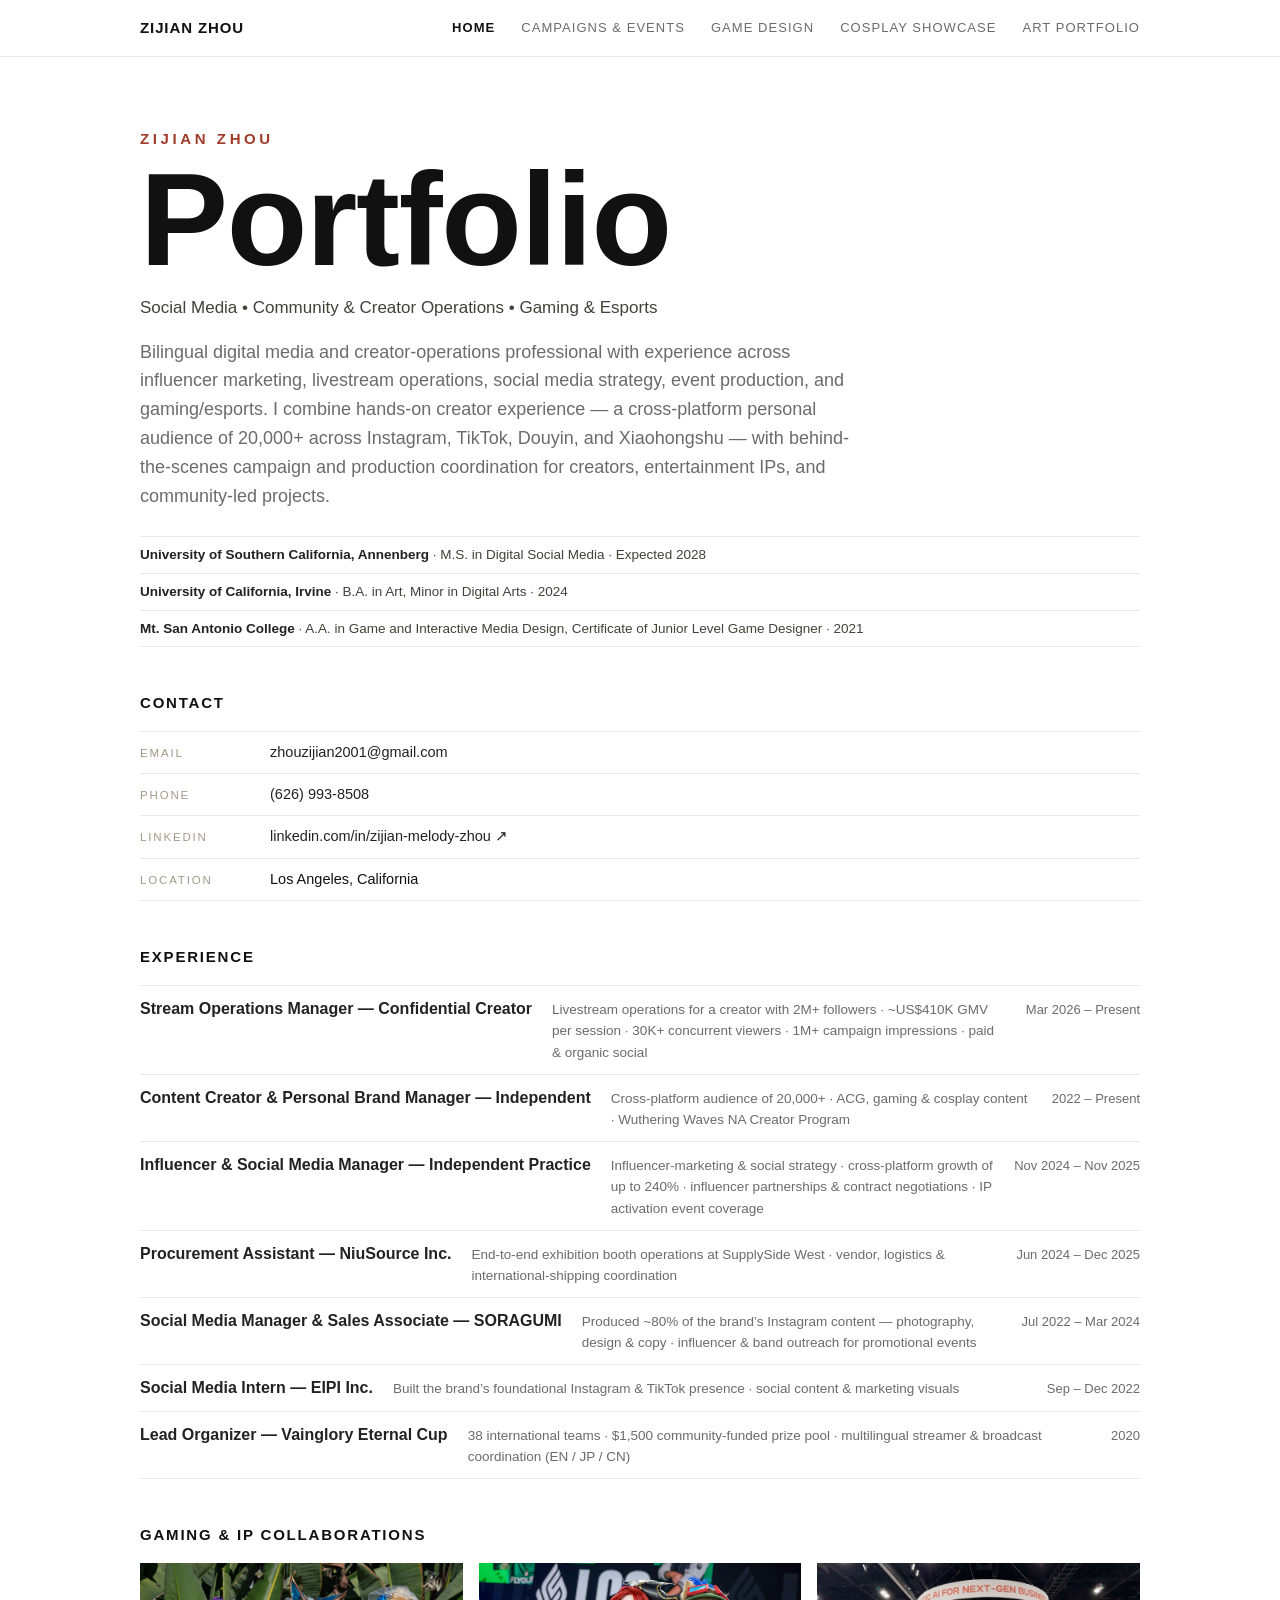
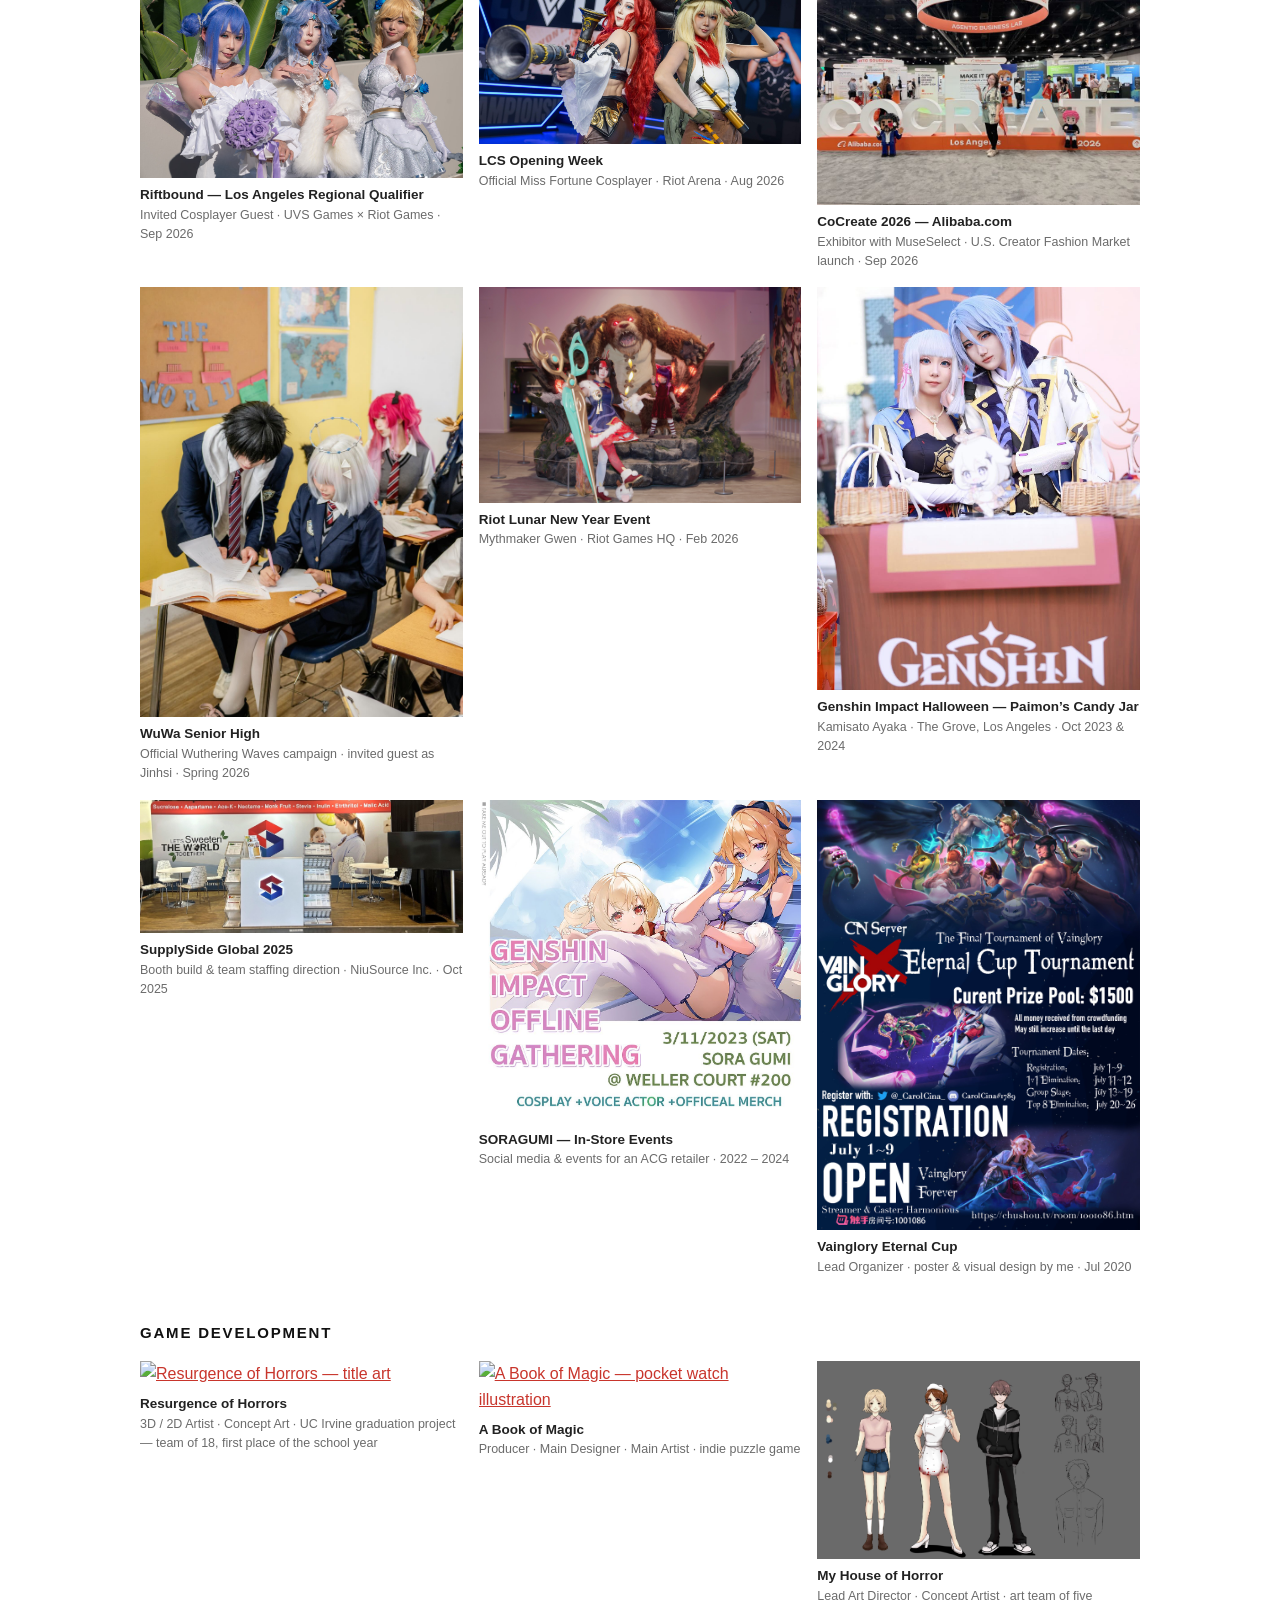
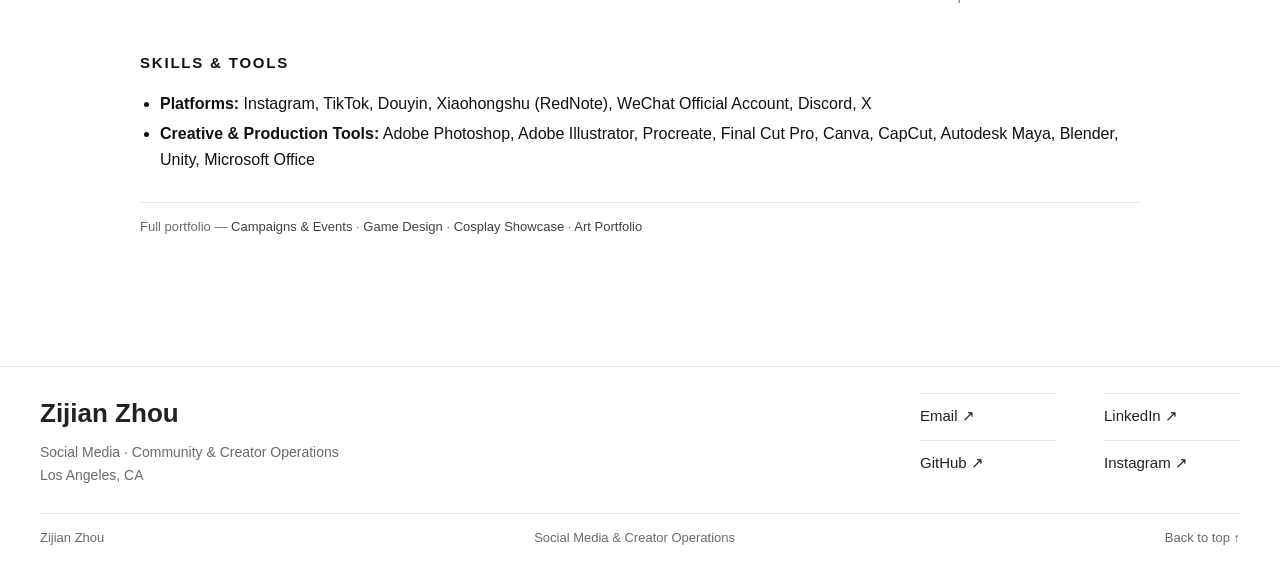
==== commit a2595883: "Portfolio revision: resume-based homepage, campaigns tags, game design and gallery rebuilds" ====
--- a/index.html
+++ b/index.html
@@ -14,29 +14,29 @@
 .c-k{flex:0 0 110px;font-size:11.5px;letter-spacing:.16em;text-transform:uppercase;color:#a39a86}
 .c-row a{color:#222;text-decoration:none}
 .c-row a:hover{color:#a03d2a}
-.dir-sec{border-top:1px solid var(--line);padding:20px 0 12px;margin-top:26px}
-.dir-head{display:flex;justify-content:space-between;align-items:baseline;gap:8px 20px;flex-wrap:wrap}
-.dir-head h3{font-size:25px;margin:0}
-.dir-head h3 a{color:#222;text-decoration:none}
-.dir-head h3 a:hover{color:#a03d2a}
-.dir-note{color:var(--muted);font-size:13.5px}
-.dir-thumbs{display:flex;gap:10px;margin:12px 0 4px;flex-wrap:wrap}
-.dir-thumbs img{height:84px;width:auto;display:block}
-.d-row{display:flex;gap:8px 20px;align-items:baseline;padding:10px 0;border-bottom:1px solid var(--line);text-decoration:none;flex-wrap:wrap}
-.d-row:hover .d-t{color:#a03d2a}
-.d-t{font-weight:600;color:#222;flex:0 1 auto}
-.d-m{color:var(--muted);font-size:13.5px;flex:1 1 260px}
-.d-d{color:var(--muted);font-size:13px;white-space:nowrap;margin-left:auto}
-.dir-also{font-size:13.5px;color:var(--muted);padding:10px 0 2px;line-height:1.9}
-.dir-also a{color:#44403a;text-decoration:none}
-.dir-also a:hover{color:#a03d2a}
+.x-row{display:flex;gap:8px 20px;align-items:baseline;padding:10px 0;border-bottom:1px solid var(--line);text-decoration:none;flex-wrap:wrap}
+.x-row:first-of-type{border-top:1px solid var(--line)}
+.x-row:hover .x-t{color:#a03d2a}
+.x-t{font-weight:600;color:#222}
+.x-m{color:var(--muted);font-size:13.5px;flex:1 1 260px}
+.x-d{color:var(--muted);font-size:13px;white-space:nowrap;margin-left:auto}
+.covers{display:grid;grid-template-columns:repeat(3,1fr);gap:16px;margin:14px 0 6px}
+.covers figure{margin:0}
+.covers a{display:block}
+.covers img{width:100%;height:auto;display:block}
+.covers figcaption{font-size:12.5px;color:var(--muted);margin-top:7px;line-height:1.55}
+.covers figcaption b{display:block;color:#222;font-size:13.5px}
+.jump-links{font-size:13px;color:var(--muted);margin:30px 0 0;padding-top:14px;border-top:1px solid var(--line)}
+.jump-links a{color:#44403a;text-decoration:none}
+.jump-links a:hover{color:#a03d2a}
+@media(max-width:760px){.covers{grid-template-columns:1fr 1fr}}
 </style></head>
 <body><header class="site" id="top"><nav><a class="brand" href="index.html">ZIJIAN ZHOU</a><a href="index.html" class="active">Home</a><a href="events.html">Campaigns & Events</a><a href="game-design.html">Game Design</a><a href="cosplay.html">Cosplay Showcase</a><a href="art.html">Art Portfolio</a></nav></header>
 <main>
 <p class="hero-name">Zijian Zhou</p>
 <h1 class="hero-word">Portfolio</h1>
 <p class="hero-tag">Social Media • Community &amp; Creator Operations • Gaming &amp; Esports</p>
-<p class="lede">USC Annenberg M.S. candidate in Digital Social Media (Class of 2028), bilingual social media and creator-operations professional, and active Riot player. Experience in influencer partnerships, paid and organic social, and livestream operations for gaming communities — including Riot IP activations, a 20,000+ personal cross-platform audience, and 240% all-platform growth in under a year for an influencer client through my independent practice.</p>
+<p class="lede">Bilingual digital media and creator-operations professional with experience across influencer marketing, livestream operations, social media strategy, event production, and gaming/esports. I combine hands-on creator experience — a cross-platform personal audience of 20,000+ across Instagram, TikTok, Douyin, and Xiaohongshu — with behind-the-scenes campaign and production coordination for creators, entertainment IPs, and community-led projects.</p>
 <div class="edu-mini">
 <p><b>University of Southern California, Annenberg</b> · M.S. in Digital Social Media · Expected 2028</p>
 <p><b>University of California, Irvine</b> · B.A. in Art, Minor in Digital Arts · 2024</p>
@@ -49,58 +49,23 @@
 <div class="c-row"><span class="c-k">LinkedIn</span><a href="https://www.linkedin.com/in/zijian-melody-zhou">linkedin.com/in/zijian-melody-zhou &#8599;</a></div>
 <div class="c-row"><span class="c-k">Location</span><span>Los Angeles, California</span></div>
 </div>
-<h2>Contents</h2>
-<section class="dir-sec">
-<div class="dir-head"><h3><a href="events.html">Campaigns &amp; Events</a></h3><span class="dir-note">22 campaigns, activations &amp; roles · 2020–2026</span></div>
-<div class="dir-thumbs"><a href="events.html"><img src="assets/riftbound-flickr-cover.jpg" alt=""></a><a href="events.html"><img src="assets/lol-mf-lcs.jpg" alt=""></a><a href="events.html"><img src="assets/cocreate-main.jpg" alt=""></a></div>
-<a class="d-row" href="events.html#stream-operations"><span class="d-t">Stream Operations — Confidential Creator</span><span class="d-m">Livestream &amp; social operations · ~US$410K GMV per session · 30K+ concurrent viewers</span><span class="d-d">Mar 2026 – Present</span></a>
-<a class="d-row" href="events.html#independent-practice"><span class="d-t">Independent Practice — Client Services</span><span class="d-m">Influencer relations &amp; social strategy · 240% all-platform growth case</span><span class="d-d">Ongoing</span></a>
-<a class="d-row" href="events.html#riftbound"><span class="d-t">Riftbound — Los Angeles Regional Qualifier</span><span class="d-m">Invited Cosplayer Guest · UVS Games × Riot Games</span><span class="d-d">Sep 2026</span></a>
-<a class="d-row" href="events.html#cocreate"><span class="d-t">CoCreate 2026 — Alibaba.com</span><span class="d-m">Exhibitor with MuseSelect · U.S. Creator Fashion Market launch</span><span class="d-d">Sep 2026</span></a>
-<a class="d-row" href="events.html#lcs"><span class="d-t">LCS Opening Week</span><span class="d-m">Official Miss Fortune Cosplayer · Riot Arena</span><span class="d-d">Aug 2026</span></a>
-<a class="d-row" href="events.html#wuwa-senior-high"><span class="d-t">WuWa Senior High</span><span class="d-m">Official Wuthering Waves campaign · invited guest as Jinhsi</span><span class="d-d">Spring 2026</span></a>
-<a class="d-row" href="events.html#ggwp"><span class="d-t">Riot Games — GGWP Feature</span><span class="d-m">Heaven Scale Janna in Riot&rsquo;s official cosplay gallery</span><span class="d-d">Feb 2026</span></a>
-<a class="d-row" href="events.html#lunar-new-year"><span class="d-t">Riot Lunar New Year Event</span><span class="d-m">Mythmaker Gwen · Riot Games HQ</span><span class="d-d">Feb 2026</span></a>
-<a class="d-row" href="events.html#supplyside"><span class="d-t">SupplySide Global 2025</span><span class="d-m">Booth build &amp; team staffing direction · NiuSource Inc.</span><span class="d-d">Oct 2025</span></a>
-<a class="d-row" href="events.html#soragumi"><span class="d-t">SORAGUMI — In-Store Events &amp; Retail Campaigns</span><span class="d-m">Social media &amp; events for an ACG retailer, two locations</span><span class="d-d">2022 – 2024</span></a>
-<a class="d-row" href="events.html#vainglory"><span class="d-t">Vainglory Eternal Cup</span><span class="d-m">Lead Organizer · 38 international teams · trilingual broadcasts</span><span class="d-d">Jul 2020</span></a>
-<p class="dir-also">Also: <a href="events.html#aiko-garden">AIKO Garden</a> · <a href="events.html#ocm-foods">OCM Foods</a> · <a href="events.html#master-lee">Master Lee</a> · <a href="events.html#acecook-haohao">Acecook Hảo Hảo</a> · <a href="events.html#night-at-the-harbor">Night at the Harbor</a> · <a href="events.html#wuwa-creator">Wuthering Waves Creator Program</a> · <a href="events.html#genshin-halloween">Paimon&rsquo;s Candy Jar</a> · <a href="events.html#blaze-to-natlan">Blaze to Natlan</a> · <a href="events.html#riotling-day">Riotling Day</a> · <a href="events.html#eipi">EIPI</a> · <a href="events.html#coursework">Coursework Campaigns</a></p>
-</section>
-<section class="dir-sec">
-<div class="dir-head"><h3><a href="game-design.html">Game Design</a></h3><span class="dir-note">5 projects · 2022–2026</span></div>
-<div class="dir-thumbs"><a href="game-design.html"><img src="assets/cloudia-cover.jpg" alt=""></a><a href="game-design.html"><img src="assets/roh-cover.jpg" alt=""></a><a href="game-design.html"><img src="assets/bookmagic-shelf.jpg" alt=""></a></div>
-<a class="d-row" href="game-design.html#cloudia"><span class="d-t">Cloudia</span><span class="d-m">Sole Artist · hand-made UI · AI art direction — Tools: Unity · self-trained AI image models</span><span class="d-d">Fall 2026</span></a>
-<a class="d-row" href="game-design.html#a-book-of-magic"><span class="d-t">A Book of Magic</span><span class="d-m">Producer · Artist · all content illustrations by me — indie puzzle game</span><span class="d-d">Fall 2025 – Present</span></a>
-<a class="d-row" href="game-design.html#yuxiang"><span class="d-t">余响</span><span class="d-m">Background illustration · game art · UI design — BooomJam · side-scrolling Roguelite</span><span class="d-d">Spring 2025</span></a>
-<a class="d-row" href="game-design.html#resurgence-of-horrors"><span class="d-t">Resurgence of Horrors</span><span class="d-m">3D / 2D Artist · Concept Art · my largest project — Tools: Unity · Photoshop</span><span class="d-d">Fall 2024 – Spring 2025</span></a>
-<a class="d-row" href="game-design.html#my-house-of-horror"><span class="d-t">My House of Horror</span><span class="d-m">Lead Art Director · Concept Artist — unfinished project</span><span class="d-d">Summer 2022</span></a>
-</section>
-<section class="dir-sec">
-<div class="dir-head"><h3><a href="cosplay.html">Cosplay Showcase</a></h3><span class="dir-note">106 photos</span></div>
-<div class="dir-thumbs"><a href="cosplay.html"><img src="assets/lol-ahri.jpg" alt=""></a><a href="cosplay.html"><img src="assets/wuwa-aemeath.jpg" alt=""></a><a href="cosplay.html"><img src="assets/genshin-shenhe.jpg" alt=""></a></div>
-<a class="d-row" href="cosplay.html#sec-league"><span class="d-t">League of Legends Universe</span><span class="d-m"></span><span class="d-d">40 photos</span></a>
-<a class="d-row" href="cosplay.html#sec-valorant"><span class="d-t">VALORANT</span><span class="d-m"></span><span class="d-d">3 photos</span></a>
-<a class="d-row" href="cosplay.html#sec-wuwa"><span class="d-t">Wuthering Waves</span><span class="d-m"></span><span class="d-d">16 photos</span></a>
-<a class="d-row" href="cosplay.html#sec-mihoyo"><span class="d-t">miHoYo — Genshin Impact · Zenless Zone Zero</span><span class="d-m"></span><span class="d-d">8 photos</span></a>
-<a class="d-row" href="cosplay.html#sec-nikke"><span class="d-t">Goddess of Victory: NIKKE</span><span class="d-m"></span><span class="d-d">11 photos</span></a>
-<a class="d-row" href="cosplay.html#sec-other-games"><span class="d-t">Arknights · Onmyoji · Azur Lane</span><span class="d-m"></span><span class="d-d">6 photos</span></a>
-<a class="d-row" href="cosplay.html#sec-anime"><span class="d-t">Anime</span><span class="d-m"></span><span class="d-d">22 photos</span></a>
-</section>
-<section class="dir-sec">
-<div class="dir-head"><h3><a href="art.html">Art Portfolio</a></h3><span class="dir-note">Original IP, game art, fanart &amp; posters</span></div>
-<div class="dir-thumbs"><a href="art.html"><img src="assets/art-tor-carolcina.jpg" alt=""></a><a href="art.html"><img src="assets/yuxiang-bg-night.jpg" alt=""></a><a href="art.html"><img src="assets/poster-lol-wintercup.jpg" alt=""></a></div>
-<a class="d-row" href="art.html#art-works"><span class="d-t">Art Works — Traveler of Revenant</span><span class="d-m">My original dark-fantasy IP · characters &amp; world</span><span class="d-d">12 works</span></a>
-<a class="d-row" href="art.html#studies"><span class="d-t">Illustrations &amp; Studies</span><span class="d-m">Paintings &amp; studies</span><span class="d-d">6 works</span></a>
-<a class="d-row" href="art.html#game-magic"><span class="d-t">Game Project Art</span><span class="d-m">A Book of Magic · 余响 · Resurgence of Horrors · My House of Horror</span><span class="d-d">4 projects</span></a>
-<a class="d-row" href="art.html#fanart"><span class="d-t">Fanart</span><span class="d-m">JoJo&rsquo;s Bizarre Adventure · Vainglory · My Hero Academia · Akudama Drive</span><span class="d-d">14 works</span></a>
-<a class="d-row" href="art.html#event-posters"><span class="d-t">Event Posters</span><span class="d-m">Poster &amp; graphic design for campus &amp; community events</span><span class="d-d">8 posters</span></a>
-</section>
-<h2>At a glance</h2>
+<h2>Experience</h2>
+<a class="x-row" href="events.html#stream-operations"><span class="x-t">Stream Operations Manager — Confidential Creator</span><span class="x-m">Livestream operations for a creator with 2M+ followers · ~US$410K GMV per session · 30K+ concurrent viewers · 1M+ campaign impressions · paid &amp; organic social</span><span class="x-d">Mar 2026 – Present</span></a><a class="x-row" href="events.html#independent-practice"><span class="x-t">Content Creator &amp; Personal Brand Manager — Independent</span><span class="x-m">Cross-platform audience of 20,000+ · ACG, gaming &amp; cosplay content · Wuthering Waves NA Creator Program</span><span class="x-d">2022 – Present</span></a><a class="x-row" href="events.html#independent-practice"><span class="x-t">Influencer &amp; Social Media Manager — Independent Practice</span><span class="x-m">Influencer-marketing &amp; social strategy · cross-platform growth of up to 240% · influencer partnerships &amp; contract negotiations · IP activation event coverage</span><span class="x-d">Nov 2024 – Nov 2025</span></a><a class="x-row" href="events.html#supplyside"><span class="x-t">Procurement Assistant — NiuSource Inc.</span><span class="x-m">End-to-end exhibition booth operations at SupplySide West · vendor, logistics &amp; international-shipping coordination</span><span class="x-d">Jun 2024 – Dec 2025</span></a><a class="x-row" href="events.html#soragumi"><span class="x-t">Social Media Manager &amp; Sales Associate — SORAGUMI</span><span class="x-m">Produced ~80% of the brand’s Instagram content — photography, design &amp; copy · influencer &amp; band outreach for promotional events</span><span class="x-d">Jul 2022 – Mar 2024</span></a><a class="x-row" href="events.html#eipi"><span class="x-t">Social Media Intern — EIPI Inc.</span><span class="x-m">Built the brand’s foundational Instagram &amp; TikTok presence · social content &amp; marketing visuals</span><span class="x-d">Sep – Dec 2022</span></a><a class="x-row" href="events.html#vainglory"><span class="x-t">Lead Organizer — Vainglory Eternal Cup</span><span class="x-m">38 international teams · $1,500 community-funded prize pool · multilingual streamer &amp; broadcast coordination (EN / JP / CN)</span><span class="x-d">2020</span></a>
+<h2>Gaming &amp; IP Collaborations</h2>
+<div class="covers">
+<figure><a href="events.html#riftbound"><img src="assets/riftbound-flickr-cover.jpg" alt="Riftbound Los Angeles Regional Qualifier — group photo"></a><figcaption><b>Riftbound — Los Angeles Regional Qualifier</b>Invited Cosplayer Guest · UVS Games × Riot Games · Sep 2026</figcaption></figure><figure><a href="events.html#lcs"><img src="assets/lol-mf-lcs.jpg" alt="LCS Opening Week — as Miss Fortune"></a><figcaption><b>LCS Opening Week</b>Official Miss Fortune Cosplayer · Riot Arena · Aug 2026</figcaption></figure><figure><a href="events.html#cocreate"><img src="assets/cocreate-main.jpg" alt="CoCreate 2026 — Alibaba.com summit"></a><figcaption><b>CoCreate 2026 — Alibaba.com</b>Exhibitor with MuseSelect · U.S. Creator Fashion Market launch · Sep 2026</figcaption></figure><figure><a href="events.html#wuwa-senior-high"><img src="assets/wuwa-seniorhigh-cover.jpg" alt="WuWa Senior High — official Wuthering Waves campaign"></a><figcaption><b>WuWa Senior High</b>Official Wuthering Waves campaign · invited guest as Jinhsi · Spring 2026</figcaption></figure><figure><a href="events.html#lunar-new-year"><img src="assets/lny-gwen.jpg" alt="Riot Lunar New Year Event — Mythmaker Gwen"></a><figcaption><b>Riot Lunar New Year Event</b>Mythmaker Gwen · Riot Games HQ · Feb 2026</figcaption></figure><figure><a href="events.html#genshin-halloween"><img src="assets/genshin-halloween.jpg" alt="Paimon’s Candy Jar — as Kamisato Ayaka"></a><figcaption><b>Genshin Impact Halloween — Paimon’s Candy Jar</b>Kamisato Ayaka · The Grove, Los Angeles · Oct 2023 &amp; 2024</figcaption></figure><figure><a href="events.html#supplyside"><img src="assets/niusource-booth.jpg" alt="SupplySide Global 2025 — NiuSource booth"></a><figcaption><b>SupplySide Global 2025</b>Booth build &amp; team staffing direction · NiuSource Inc. · Oct 2025</figcaption></figure><figure><a href="events.html#soragumi"><img src="assets/soragumi-genshin-va.jpg" alt="SORAGUMI — Genshin Impact Offline Gathering"></a><figcaption><b>SORAGUMI — In-Store Events</b>Social media &amp; events for an ACG retailer · 2022 – 2024</figcaption></figure><figure><a href="events.html#vainglory"><img src="assets/vainglory-poster.jpg" alt="Vainglory Eternal Cup — poster designed by me"></a><figcaption><b>Vainglory Eternal Cup</b>Lead Organizer · poster &amp; visual design by me · Jul 2020</figcaption></figure>
+</div>
+<h2>Game Development</h2>
+<div class="covers">
+<figure><a href="game-design.html#resurgence-of-horrors"><img src="assets/roh-title.jpg" alt="Resurgence of Horrors — title art"></a><figcaption><b>Resurgence of Horrors</b>3D / 2D Artist · Concept Art · UC Irvine graduation project — team of 18, first place of the school year</figcaption></figure><figure><a href="game-design.html#a-book-of-magic"><img src="assets/bookmagic-cover.png" alt="A Book of Magic — pocket watch illustration"></a><figcaption><b>A Book of Magic</b>Producer · Main Designer · Main Artist · indie puzzle game</figcaption></figure><figure><a href="game-design.html#my-house-of-horror"><img src="assets/househorror-characters.jpg" alt="My House of Horror — character concept designs"></a><figcaption><b>My House of Horror</b>Lead Art Director · Concept Artist · art team of five</figcaption></figure>
+</div>
+<h2>Skills &amp; Tools</h2>
 <ul>
-<li><b>Platforms:</b> Instagram, TikTok, Douyin, Xiaohongshu (RedNote), X, Discord, WeChat Official Account</li>
-<li><b>Tools:</b> Meta Business Suite, native platform analytics, Discord management tools, Photoshop, Illustrator, Final Cut Pro, CapCut, Canva, Procreate</li>
-<li><b>Games:</b> League of Legends, VALORANT, Teamfight Tactics, Riftbound, League of Legends: Wild Rift</li>
-</ul></main>
+<li><b>Platforms:</b> Instagram, TikTok, Douyin, Xiaohongshu (RedNote), WeChat Official Account, Discord, X</li>
+<li><b>Creative &amp; Production Tools:</b> Adobe Photoshop, Adobe Illustrator, Procreate, Final Cut Pro, Canva, CapCut, Autodesk Maya, Blender, Unity, Microsoft Office</li>
+</ul>
+<p class="jump-links">Full portfolio — <a href="events.html">Campaigns &amp; Events</a> · <a href="game-design.html">Game Design</a> · <a href="cosplay.html">Cosplay Showcase</a> · <a href="art.html">Art Portfolio</a></p>
+</main>
 <footer class="site-foot">
 <div class="foot-main">
 <div class="foot-brand"><p class="foot-name">Zijian Zhou</p><p class="foot-tag">Social Media · Community &amp; Creator Operations<br>Los Angeles, CA</p></div>
